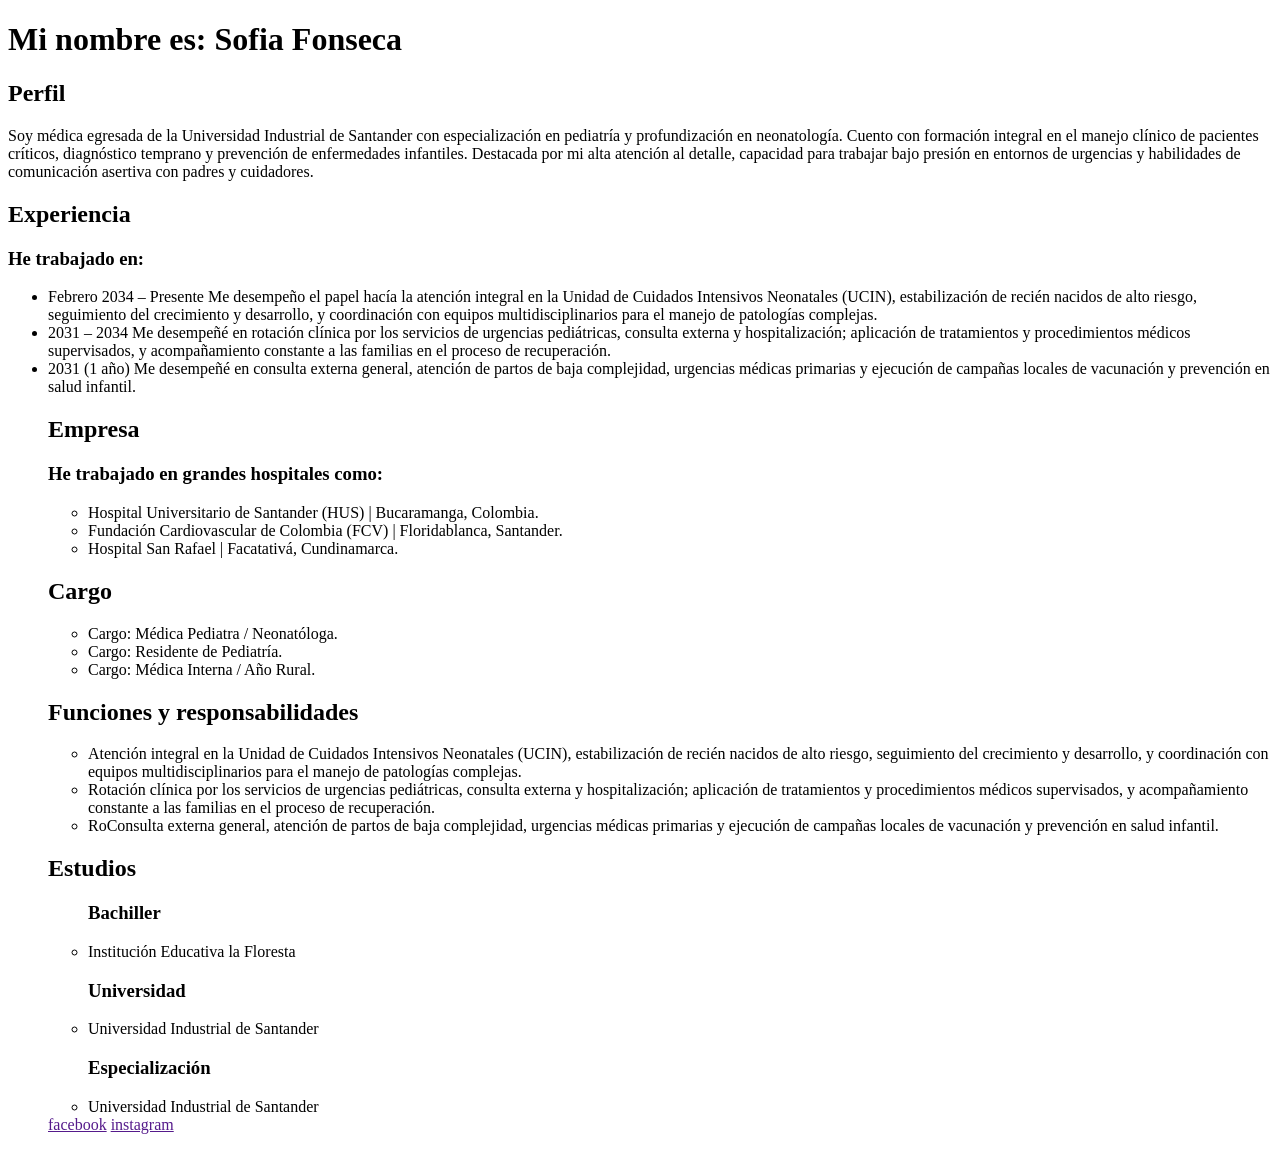
==== index.html @ d1dae2e2 "First commit" ====
<!DOCTYPE html> <!-- Indica que el documento utiliza HTML5 -->

<html> <!-- Etiqueta principal que contiene todo el código HTML -->

<head> <!-- Contiene información de configuración de la página -->

<meta charset="UTF-8"> <!-- Permite utilizar tildes, ñ y otros caracteres especiales -->

<title>MI CURRICULUM</title> <!-- Define el título que aparece en la pestaña del navegador -->

<link href="./style.css" rel="stylesheet" type="text/css" /><!-- Sirve para enlazar archivos externos, normalmente hojas de estilos CSS -->

<script></script> <!-- Permite incluir o enlazar código JavaScript -->

</head> <!-- Cierra la sección de configuración -->

<body> <!-- Contiene todo el contenido visible de la página -->

<div> <!-- Crea un contenedor para agrupar diferentes elementos -->

<header> <!-- Representa la parte superior o encabezado de la página -->

<h1>Mi nombre es: Sofia Fonseca</h1> <!-- h1 es el título principal de la página -->

</header> <!-- Cierra el encabezado -->

<section> <!-- Crea una sección independiente del contenido -->

<h2>Perfil</h2> <!-- h2 es un subtítulo de segundo nivel -->

<p> <!-- Indica el inicio de un párrafo -->

Soy médica egresada de la Universidad Industrial de Santander con especialización en pediatría y profundización en neonatología.
Cuento con formación integral en el manejo clínico de pacientes críticos, diagnóstico temprano y prevención de enfermedades infantiles. 
Destacada por mi alta atención al detalle, capacidad para trabajar bajo presión en entornos de urgencias y habilidades de comunicación 
asertiva con padres y cuidadores.

</p> <!-- Cierra el párrafo -->

</section> <!-- Cierra la sección de Perfil -->

<section> <!-- Inicia una nueva sección -->

<h2>Experiencia</h2> <!-- Título de la sección de experiencia -->

<h3>He trabajado en: </h3> <!-- h3 es un título de tercer nivel, más pequeño que h1, h2, etc. -->

<ul> <!-- Crea una lista sin orden, normalmente aparece con viñetas -->

<li>Febrero 2034 – Presente
Me desempeño el papel hacía la atención integral en la Unidad de Cuidados Intensivos Neonatales (UCIN), 
estabilización de recién nacidos de alto riesgo, seguimiento del crecimiento y desarrollo, y coordinación con equipos multidisciplinarios
para el manejo de patologías complejas.</li> <!-- li representa un elemento de la lista -->

<li>2031 – 2034
Me desempeñé en rotación clínica por los servicios de urgencias pediátricas, consulta externa y hospitalización; aplicación de tratamientos 
y procedimientos médicos supervisados, y acompañamiento constante a las familias en el proceso de recuperación.</li> <!-- li representa un elemento de la lista -->

<li>2031 (1 año)
Me desempeñé en consulta externa general, atención de partos de baja complejidad, urgencias médicas primarias y ejecución de campañas 
locales de vacunación y prevención en salud infantil.  <!-- li representa un elemento de la lista -->

<section> <!-- Inicia una nueva sección -->

<h2>Empresa</h2> <!-- Subtítulo que indica el nombre o apartado de la empresa -->

<h3>He trabajado en grandes hospitales como: </h3> <!-- h3 es un título de tercer nivel, más pequeño que h1, h2, etc. -->

<ul> <!-- Crea una lista sin orden, normalmente aparece con viñetas -->

<li>Hospital Universitario de Santander (HUS) | Bucaramanga, Colombia.</li> <!-- li representa un elemento de la lista -->

<li>Fundación Cardiovascular de Colombia (FCV) | Floridablanca, Santander.</li> <!-- Otro elemento de la lista -->

<li>Hospital San Rafael | Facatativá, Cundinamarca.</li> <!-- Otro elemento de la lista -->

</ul> <!-- Cierra la lista -->

</section> <!-- Cierra la sección de Empresa -->

<section> <!-- Inicia una nueva sección -->

<h2>Cargo</h2> <!-- Título de segundo nivel -->

<ul> <!-- Crea una lista sin orden, normalmente aparece con viñetas -->

<li>Cargo: Médica Pediatra / Neonatóloga.</li> <!-- li representa un elemento de la lista -->

<li>Cargo: Residente de Pediatría.</li> <!-- li representa un elemento de la lista -->

<li>Cargo: Médica Interna / Año Rural.</p> </li> <!-- li representa un elemento de la lista -->

</section> <!-- Cierra la sección de Cargo-->

<section> <!-- Inicia la sección de Funciones y responsabilidades -->

<h2>Funciones y responsabilidades</h2> <!-- Título de segundo nivel -->

<ul> <!-- Crea una lista sin orden, normalmente aparece con viñetas -->

<li>Atención integral en la Unidad de Cuidados Intensivos Neonatales (UCIN), estabilización de recién nacidos de alto riesgo, seguimiento del crecimiento y desarrollo,
 y coordinación con equipos multidisciplinarios para el manejo de patologías complejas.</li> <!-- li representa un elemento de la lista -->

<li>Rotación clínica por los servicios de urgencias pediátricas, consulta externa y hospitalización; aplicación de tratamientos y procedimientos médicos supervisados,
 y acompañamiento constante a las familias en el proceso de recuperación.</li> <!-- li representa un elemento de la lista -->

<li>RoConsulta externa general, atención de partos de baja complejidad, urgencias médicas primarias y ejecución de campañas locales de vacunación y prevención en salud 
infantil.</li> <!-- li representa un elemento de la lista -->

</section> <!-- Cierra la sección de Funciones y responsabilidades -->

<section> <!-- Inicia la sección de Estudios -->

<h2>Estudios</h2> <!-- Título de segundo nivel para la sección de estudios -->

<ul> <!-- Inicia una lista sin orden -->

<h3>Bachiller</h3> <!-- Subtítulo de tercer nivel -->

<li>Institución Educativa la Floresta</li> <!-- Elemento de la lista con el nombre de la institución -->

<h3>Universidad</h3> <!-- Subtítulo de tercer nivel -->

<li>Universidad Industrial de Santander</li> <!-- Elemento de la lista con el nombre de la universidad -->

<h3>Especialización</h3> <!-- Subtítulo de tercer nivel -->

<li>Universidad Industrial de Santander</li> <!-- Elemento de la lista con el nombre de la universidad -->

</ul> <!-- Cierra la lista -->

<footer> <!-- Representa el pie de página -->

<a href="">facebook</a> <!-- a crea un enlace; href indica la dirección a la que llevará -->

<a href="">instagram</a> <!-- Otro enlace hacia Instagram -->

</footer> <!-- Cierra el pie de página -->

</div> <!-- Cierra el contenedor div -->

</body> <!-- Cierra el contenido visible de la página -->

</html> <!-- Cierra el documento HTML -->
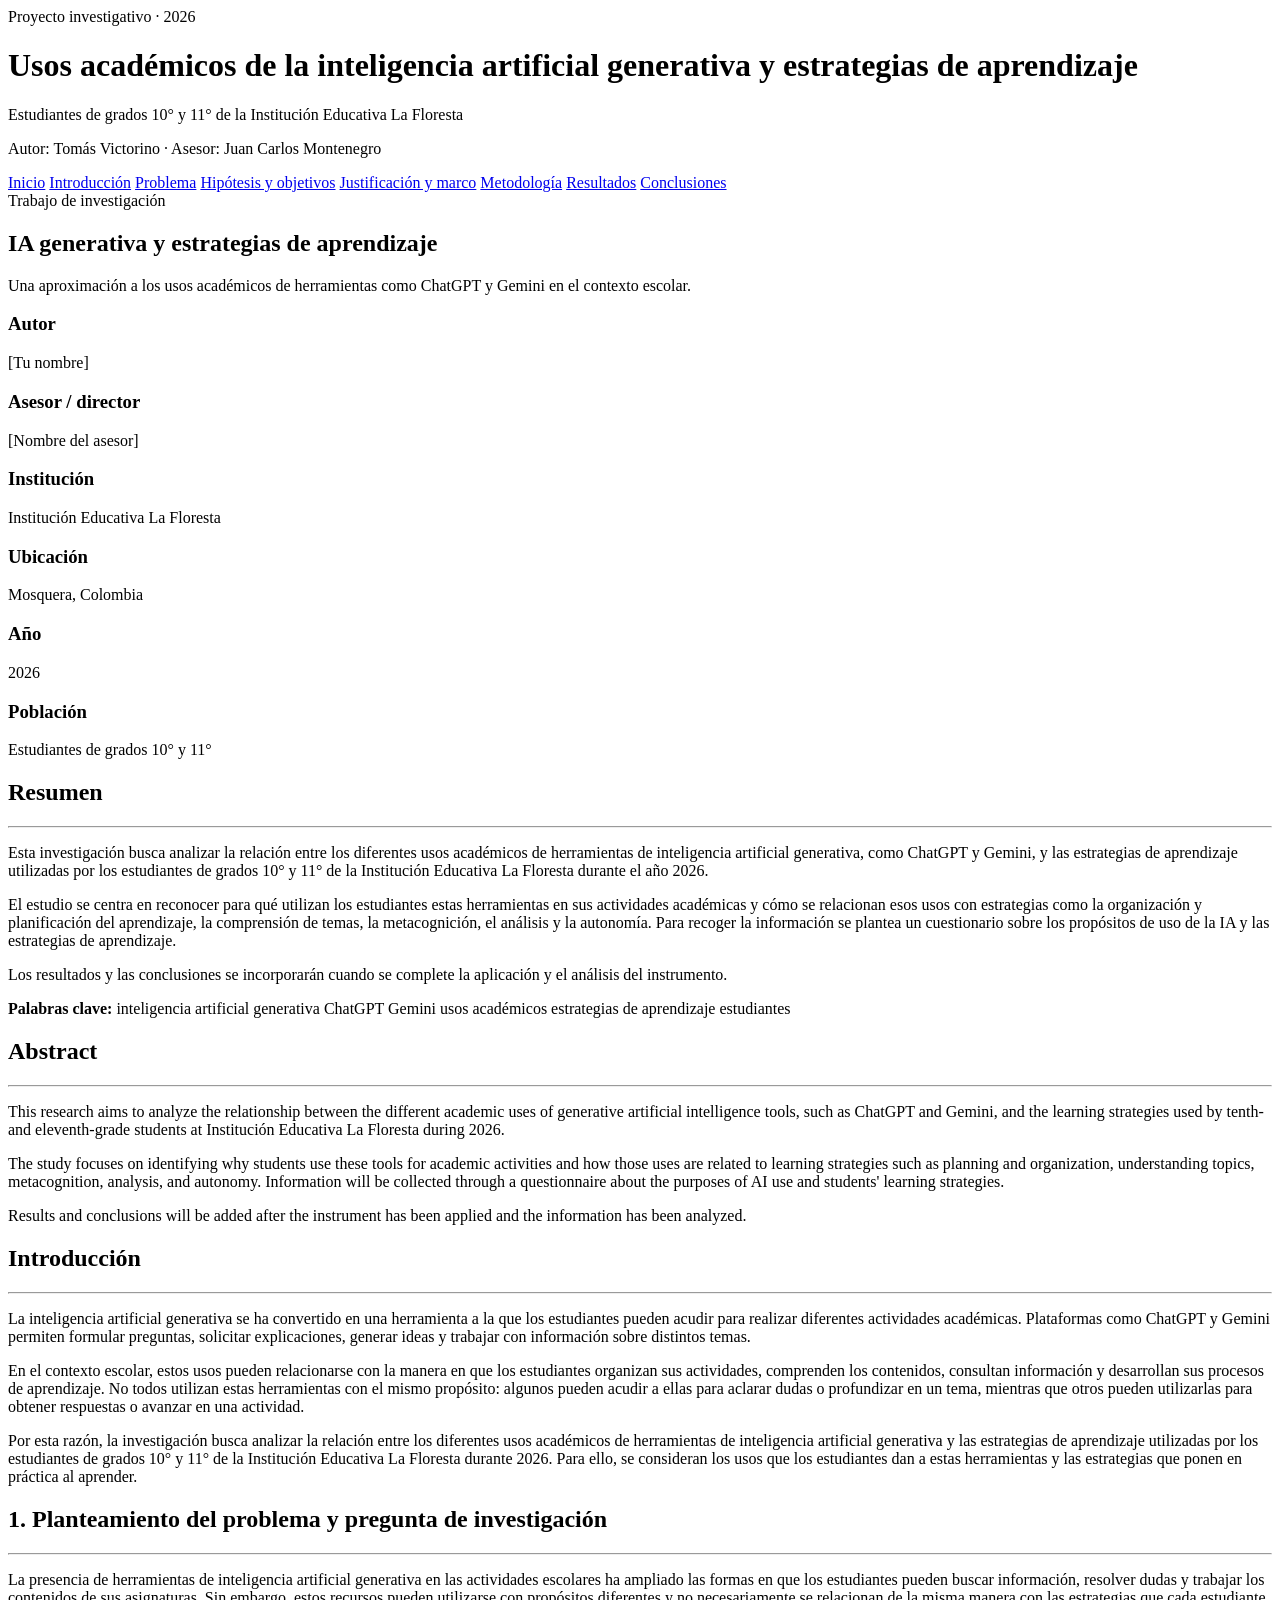
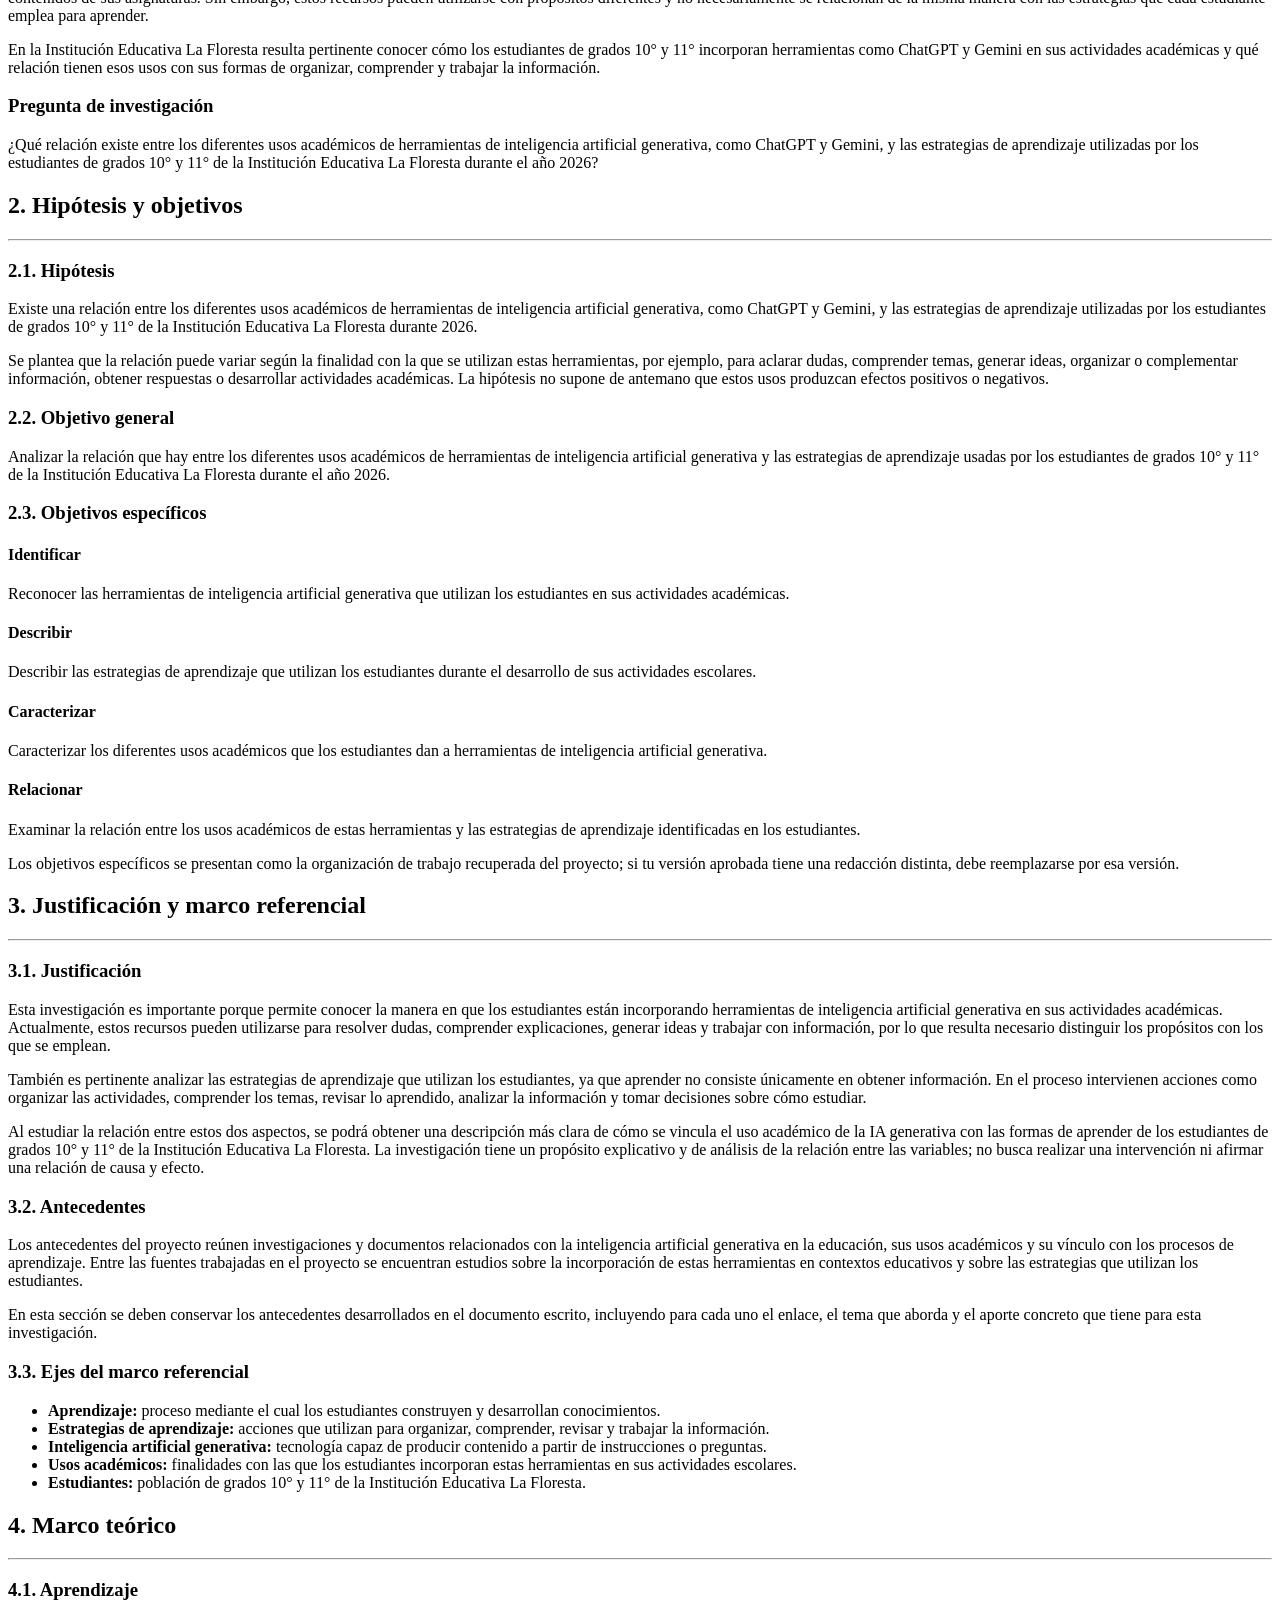
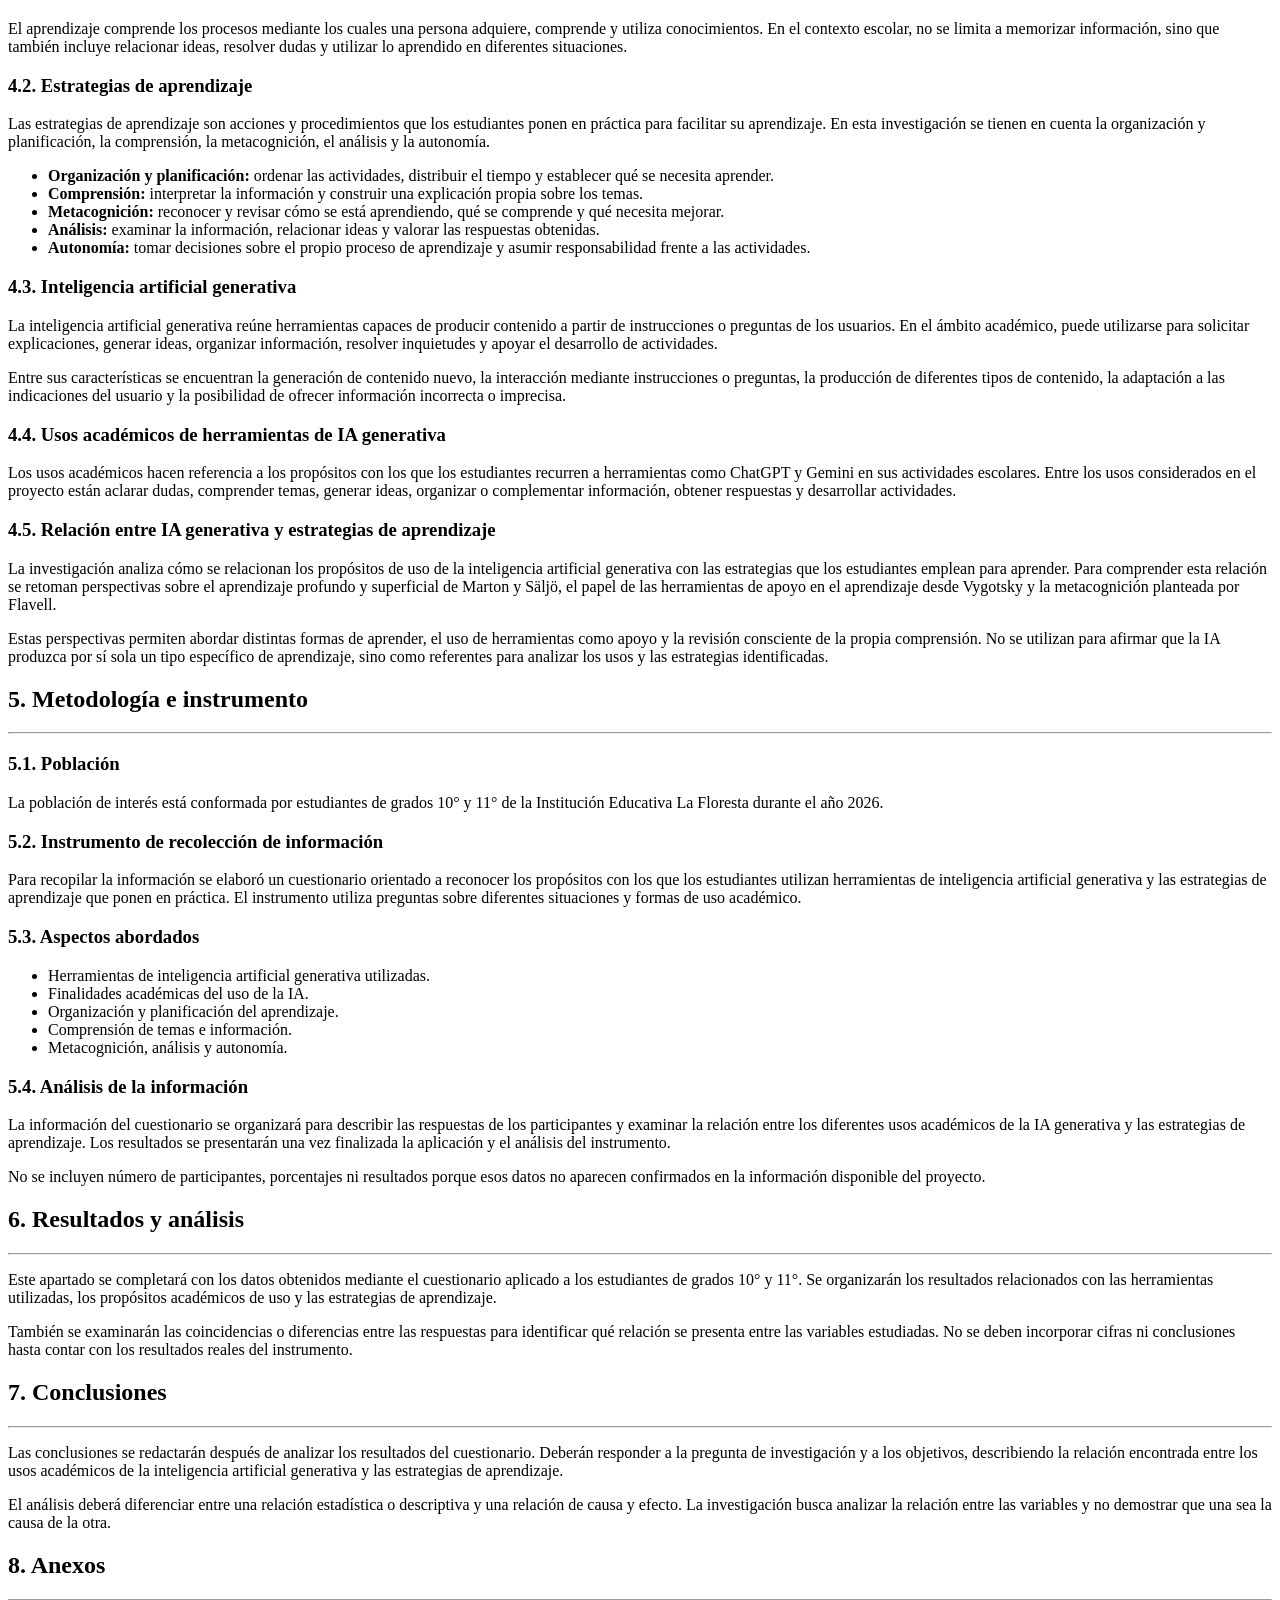
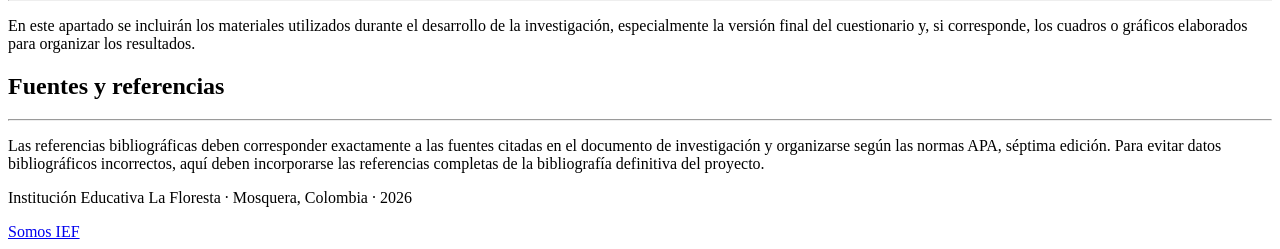
==== commit 2225eaaf: "Rename tesis.html to index.html" ====
--- a/index.html
+++ b/index.html
@@ -1,144 +1,399 @@
-<!DOCTYPE html> <!-- Indica que el documento utiliza HTML5 -->
-
-<html> <!-- Etiqueta principal que contiene todo el código HTML -->
-
-<head> <!-- Contiene información de configuración de la página -->
-
-<meta charset="UTF-8"> <!-- Permite utilizar tildes, ñ y otros caracteres especiales -->
-
-<title>MI CURRICULUM</title> <!-- Define el título que aparece en la pestaña del navegador -->
-
-<link href="./style.css" rel="stylesheet" type="text/css" /><!-- Sirve para enlazar archivos externos, normalmente hojas de estilos CSS -->
-
-<script></script> <!-- Permite incluir o enlazar código JavaScript -->
-
-</head> <!-- Cierra la sección de configuración -->
-
-<body> <!-- Contiene todo el contenido visible de la página -->
-
-<div> <!-- Crea un contenedor para agrupar diferentes elementos -->
-
-<header> <!-- Representa la parte superior o encabezado de la página -->
-
-<h1>Mi nombre es: Sofia Fonseca</h1> <!-- h1 es el título principal de la página -->
-
-</header> <!-- Cierra el encabezado -->
-
-<section> <!-- Crea una sección independiente del contenido -->
-
-<h2>Perfil</h2> <!-- h2 es un subtítulo de segundo nivel -->
-
-<p> <!-- Indica el inicio de un párrafo -->
-
-Soy médica egresada de la Universidad Industrial de Santander con especialización en pediatría y profundización en neonatología.
-Cuento con formación integral en el manejo clínico de pacientes críticos, diagnóstico temprano y prevención de enfermedades infantiles. 
-Destacada por mi alta atención al detalle, capacidad para trabajar bajo presión en entornos de urgencias y habilidades de comunicación 
-asertiva con padres y cuidadores.
-
-</p> <!-- Cierra el párrafo -->
-
-</section> <!-- Cierra la sección de Perfil -->
-
-<section> <!-- Inicia una nueva sección -->
-
-<h2>Experiencia</h2> <!-- Título de la sección de experiencia -->
-
-<h3>He trabajado en: </h3> <!-- h3 es un título de tercer nivel, más pequeño que h1, h2, etc. -->
-
-<ul> <!-- Crea una lista sin orden, normalmente aparece con viñetas -->
-
-<li>Febrero 2034 – Presente
-Me desempeño el papel hacía la atención integral en la Unidad de Cuidados Intensivos Neonatales (UCIN), 
-estabilización de recién nacidos de alto riesgo, seguimiento del crecimiento y desarrollo, y coordinación con equipos multidisciplinarios
-para el manejo de patologías complejas.</li> <!-- li representa un elemento de la lista -->
-
-<li>2031 – 2034
-Me desempeñé en rotación clínica por los servicios de urgencias pediátricas, consulta externa y hospitalización; aplicación de tratamientos 
-y procedimientos médicos supervisados, y acompañamiento constante a las familias en el proceso de recuperación.</li> <!-- li representa un elemento de la lista -->
-
-<li>2031 (1 año)
-Me desempeñé en consulta externa general, atención de partos de baja complejidad, urgencias médicas primarias y ejecución de campañas 
-locales de vacunación y prevención en salud infantil.  <!-- li representa un elemento de la lista -->
-
-<section> <!-- Inicia una nueva sección -->
-
-<h2>Empresa</h2> <!-- Subtítulo que indica el nombre o apartado de la empresa -->
-
-<h3>He trabajado en grandes hospitales como: </h3> <!-- h3 es un título de tercer nivel, más pequeño que h1, h2, etc. -->
-
-<ul> <!-- Crea una lista sin orden, normalmente aparece con viñetas -->
-
-<li>Hospital Universitario de Santander (HUS) | Bucaramanga, Colombia.</li> <!-- li representa un elemento de la lista -->
-
-<li>Fundación Cardiovascular de Colombia (FCV) | Floridablanca, Santander.</li> <!-- Otro elemento de la lista -->
-
-<li>Hospital San Rafael | Facatativá, Cundinamarca.</li> <!-- Otro elemento de la lista -->
-
-</ul> <!-- Cierra la lista -->
-
-</section> <!-- Cierra la sección de Empresa -->
-
-<section> <!-- Inicia una nueva sección -->
-
-<h2>Cargo</h2> <!-- Título de segundo nivel -->
-
-<ul> <!-- Crea una lista sin orden, normalmente aparece con viñetas -->
-
-<li>Cargo: Médica Pediatra / Neonatóloga.</li> <!-- li representa un elemento de la lista -->
-
-<li>Cargo: Residente de Pediatría.</li> <!-- li representa un elemento de la lista -->
-
-<li>Cargo: Médica Interna / Año Rural.</p> </li> <!-- li representa un elemento de la lista -->
-
-</section> <!-- Cierra la sección de Cargo-->
-
-<section> <!-- Inicia la sección de Funciones y responsabilidades -->
-
-<h2>Funciones y responsabilidades</h2> <!-- Título de segundo nivel -->
-
-<ul> <!-- Crea una lista sin orden, normalmente aparece con viñetas -->
-
-<li>Atención integral en la Unidad de Cuidados Intensivos Neonatales (UCIN), estabilización de recién nacidos de alto riesgo, seguimiento del crecimiento y desarrollo,
- y coordinación con equipos multidisciplinarios para el manejo de patologías complejas.</li> <!-- li representa un elemento de la lista -->
-
-<li>Rotación clínica por los servicios de urgencias pediátricas, consulta externa y hospitalización; aplicación de tratamientos y procedimientos médicos supervisados,
- y acompañamiento constante a las familias en el proceso de recuperación.</li> <!-- li representa un elemento de la lista -->
-
-<li>RoConsulta externa general, atención de partos de baja complejidad, urgencias médicas primarias y ejecución de campañas locales de vacunación y prevención en salud 
-infantil.</li> <!-- li representa un elemento de la lista -->
-
-</section> <!-- Cierra la sección de Funciones y responsabilidades -->
-
-<section> <!-- Inicia la sección de Estudios -->
-
-<h2>Estudios</h2> <!-- Título de segundo nivel para la sección de estudios -->
-
-<ul> <!-- Inicia una lista sin orden -->
-
-<h3>Bachiller</h3> <!-- Subtítulo de tercer nivel -->
-
-<li>Institución Educativa la Floresta</li> <!-- Elemento de la lista con el nombre de la institución -->
-
-<h3>Universidad</h3> <!-- Subtítulo de tercer nivel -->
-
-<li>Universidad Industrial de Santander</li> <!-- Elemento de la lista con el nombre de la universidad -->
-
-<h3>Especialización</h3> <!-- Subtítulo de tercer nivel -->
-
-<li>Universidad Industrial de Santander</li> <!-- Elemento de la lista con el nombre de la universidad -->
-
-</ul> <!-- Cierra la lista -->
-
-<footer> <!-- Representa el pie de página -->
-
-<a href="">facebook</a> <!-- a crea un enlace; href indica la dirección a la que llevará -->
-
-<a href="">instagram</a> <!-- Otro enlace hacia Instagram -->
-
-</footer> <!-- Cierra el pie de página -->
-
-</div> <!-- Cierra el contenedor div -->
-
-</body> <!-- Cierra el contenido visible de la página -->
-
-</html> <!-- Cierra el documento HTML -->
+
+<!DOCTYPE html>
+<html lang="es">
+<head>
+  <meta charset="UTF-8">
+  <meta name="viewport" content="width=device-width, initial-scale=1.0">
+  <meta name="description" content="Investigación sobre la relación entre los usos académicos de la inteligencia artificial generativa y las estrategias de aprendizaje de estudiantes de grados 10° y 11° de la Institución Educativa La Floresta durante 2026.">
+  <title>Investigación | IA generativa y estrategias de aprendizaje</title>
+  <link href="css/tesis.css" rel="stylesheet" type="text/css">
+</head>
+<body>
+
+  <header class="site-header">
+    <div class="container">
+      <span class="badge">Proyecto investigativo · 2026</span>
+      <h1>Usos académicos de la inteligencia artificial generativa y estrategias de aprendizaje</h1>
+      <p class="subtitle">
+        Estudiantes de grados 10° y 11° de la Institución Educativa La Floresta
+      </p>
+      <p class="author-line">
+        Autor: Tomás Victorino · Asesor: Juan Carlos Montenegro
+      </p>
+    </div>
+  </header>
+
+  <nav class="main-nav" aria-label="Navegación principal">
+    <div class="container">
+      <a href="#portada">Inicio</a>
+      <a href="#introduccion">Introducción</a>
+      <a href="#problema">Problema</a>
+      <a href="#hipotesis-objetivos">Hipótesis y objetivos</a>
+      <a href="#justificacion-marco">Justificación y marco</a>
+      <a href="#metodologia">Metodología</a>
+      <a href="#resultados">Resultados</a>
+      <a href="#conclusiones">Conclusiones</a>
+    </div>
+  </nav>
+
+  <main class="main-content container">
+
+    <section id="portada" class="content-card active-card">
+      <div class="card-header">
+        <span class="badge">Trabajo de investigación</span>
+        <h2>IA generativa y estrategias de aprendizaje</h2>
+        <p>
+          Una aproximación a los usos académicos de herramientas como ChatGPT y Gemini en el contexto escolar.
+        </p>
+      </div>
+
+      <div class="card-body">
+        <div class="info-grid">
+          <div class="info-box">
+            <h3>Autor</h3>
+            <p>[Tu nombre]</p>
+          </div>
+          <div class="info-box">
+            <h3>Asesor / director</h3>
+            <p>[Nombre del asesor]</p>
+          </div>
+          <div class="info-box">
+            <h3>Institución</h3>
+            <p>Institución Educativa La Floresta</p>
+          </div>
+          <div class="info-box">
+            <h3>Ubicación</h3>
+            <p>Mosquera, Colombia</p>
+          </div>
+          <div class="info-box">
+            <h3>Año</h3>
+            <p>2026</p>
+          </div>
+          <div class="info-box">
+            <h3>Población</h3>
+            <p>Estudiantes de grados 10° y 11°</p>
+          </div>
+        </div>
+      </div>
+    </section>
+
+    <section id="resumen" class="content-card">
+      <h2>Resumen</h2>
+      <hr class="divider">
+
+      <p>
+        Esta investigación busca analizar la relación entre los diferentes usos académicos de herramientas de inteligencia artificial generativa, como ChatGPT y Gemini, y las estrategias de aprendizaje utilizadas por los estudiantes de grados 10° y 11° de la Institución Educativa La Floresta durante el año 2026.
+      </p>
+
+      <p>
+        El estudio se centra en reconocer para qué utilizan los estudiantes estas herramientas en sus actividades académicas y cómo se relacionan esos usos con estrategias como la organización y planificación del aprendizaje, la comprensión de temas, la metacognición, el análisis y la autonomía. Para recoger la información se plantea un cuestionario sobre los propósitos de uso de la IA y las estrategias de aprendizaje.
+      </p>
+
+      <p>
+        Los resultados y las conclusiones se incorporarán cuando se complete la aplicación y el análisis del instrumento.
+      </p>
+
+      <div class="keywords">
+        <strong>Palabras clave:</strong>
+        <span>inteligencia artificial generativa</span>
+        <span>ChatGPT</span>
+        <span>Gemini</span>
+        <span>usos académicos</span>
+        <span>estrategias de aprendizaje</span>
+        <span>estudiantes</span>
+      </div>
+    </section>
+
+    <section id="abstract" class="content-card">
+      <h2>Abstract</h2>
+      <hr class="divider">
+
+      <p>
+        This research aims to analyze the relationship between the different academic uses of generative artificial intelligence tools, such as ChatGPT and Gemini, and the learning strategies used by tenth- and eleventh-grade students at Institución Educativa La Floresta during 2026.
+      </p>
+
+      <p>
+        The study focuses on identifying why students use these tools for academic activities and how those uses are related to learning strategies such as planning and organization, understanding topics, metacognition, analysis, and autonomy. Information will be collected through a questionnaire about the purposes of AI use and students' learning strategies.
+      </p>
+
+      <p>
+        Results and conclusions will be added after the instrument has been applied and the information has been analyzed.
+      </p>
+    </section>
+
+    <section id="introduccion" class="content-card">
+      <h2>Introducción</h2>
+      <hr class="divider">
+
+      <p>
+        La inteligencia artificial generativa se ha convertido en una herramienta a la que los estudiantes pueden acudir para realizar diferentes actividades académicas. Plataformas como ChatGPT y Gemini permiten formular preguntas, solicitar explicaciones, generar ideas y trabajar con información sobre distintos temas.
+      </p>
+
+      <p>
+        En el contexto escolar, estos usos pueden relacionarse con la manera en que los estudiantes organizan sus actividades, comprenden los contenidos, consultan información y desarrollan sus procesos de aprendizaje. No todos utilizan estas herramientas con el mismo propósito: algunos pueden acudir a ellas para aclarar dudas o profundizar en un tema, mientras que otros pueden utilizarlas para obtener respuestas o avanzar en una actividad.
+      </p>
+
+      <p>
+        Por esta razón, la investigación busca analizar la relación entre los diferentes usos académicos de herramientas de inteligencia artificial generativa y las estrategias de aprendizaje utilizadas por los estudiantes de grados 10° y 11° de la Institución Educativa La Floresta durante 2026. Para ello, se consideran los usos que los estudiantes dan a estas herramientas y las estrategias que ponen en práctica al aprender.
+      </p>
+    </section>
+
+    <section id="problema" class="content-card">
+      <h2>1. Planteamiento del problema y pregunta de investigación</h2>
+      <hr class="divider">
+
+      <p>
+        La presencia de herramientas de inteligencia artificial generativa en las actividades escolares ha ampliado las formas en que los estudiantes pueden buscar información, resolver dudas y trabajar los contenidos de sus asignaturas. Sin embargo, estos recursos pueden utilizarse con propósitos diferentes y no necesariamente se relacionan de la misma manera con las estrategias que cada estudiante emplea para aprender.
+      </p>
+
+      <p>
+        En la Institución Educativa La Floresta resulta pertinente conocer cómo los estudiantes de grados 10° y 11° incorporan herramientas como ChatGPT y Gemini en sus actividades académicas y qué relación tienen esos usos con sus formas de organizar, comprender y trabajar la información.
+      </p>
+
+      <div class="highlight-box">
+        <h3>Pregunta de investigación</h3>
+        <p>
+          ¿Qué relación existe entre los diferentes usos académicos de herramientas de inteligencia artificial generativa, como ChatGPT y Gemini, y las estrategias de aprendizaje utilizadas por los estudiantes de grados 10° y 11° de la Institución Educativa La Floresta durante el año 2026?
+        </p>
+      </div>
+    </section>
+
+    <section id="hipotesis-objetivos" class="content-card">
+      <h2>2. Hipótesis y objetivos</h2>
+      <hr class="divider">
+
+      <h3>2.1. Hipótesis</h3>
+
+      <p>
+        Existe una relación entre los diferentes usos académicos de herramientas de inteligencia artificial generativa, como ChatGPT y Gemini, y las estrategias de aprendizaje utilizadas por los estudiantes de grados 10° y 11° de la Institución Educativa La Floresta durante 2026.
+      </p>
+
+      <p>
+        Se plantea que la relación puede variar según la finalidad con la que se utilizan estas herramientas, por ejemplo, para aclarar dudas, comprender temas, generar ideas, organizar o complementar información, obtener respuestas o desarrollar actividades académicas. La hipótesis no supone de antemano que estos usos produzcan efectos positivos o negativos.
+      </p>
+
+      <h3>2.2. Objetivo general</h3>
+
+      <p>
+        Analizar la relación que hay entre los diferentes usos académicos de herramientas de inteligencia artificial generativa y las estrategias de aprendizaje usadas por los estudiantes de grados 10° y 11° de la Institución Educativa La Floresta durante el año 2026.
+      </p>
+
+      <h3>2.3. Objetivos específicos</h3>
+
+      <div class="objective">
+        <h4>Identificar</h4>
+        <p>
+          Reconocer las herramientas de inteligencia artificial generativa que utilizan los estudiantes en sus actividades académicas.
+        </p>
+      </div>
+
+      <div class="objective">
+        <h4>Describir</h4>
+        <p>
+          Describir las estrategias de aprendizaje que utilizan los estudiantes durante el desarrollo de sus actividades escolares.
+        </p>
+      </div>
+
+      <div class="objective">
+        <h4>Caracterizar</h4>
+        <p>
+          Caracterizar los diferentes usos académicos que los estudiantes dan a herramientas de inteligencia artificial generativa.
+        </p>
+      </div>
+
+      <div class="objective">
+        <h4>Relacionar</h4>
+        <p>
+          Examinar la relación entre los usos académicos de estas herramientas y las estrategias de aprendizaje identificadas en los estudiantes.
+        </p>
+      </div>
+
+      <p class="note">
+        Los objetivos específicos se presentan como la organización de trabajo recuperada del proyecto; si tu versión aprobada tiene una redacción distinta, debe reemplazarse por esa versión.
+      </p>
+    </section>
+
+    <section id="justificacion-marco" class="content-card">
+      <h2>3. Justificación y marco referencial</h2>
+      <hr class="divider">
+
+      <h3>3.1. Justificación</h3>
+
+      <p>
+        Esta investigación es importante porque permite conocer la manera en que los estudiantes están incorporando herramientas de inteligencia artificial generativa en sus actividades académicas. Actualmente, estos recursos pueden utilizarse para resolver dudas, comprender explicaciones, generar ideas y trabajar con información, por lo que resulta necesario distinguir los propósitos con los que se emplean.
+      </p>
+
+      <p>
+        También es pertinente analizar las estrategias de aprendizaje que utilizan los estudiantes, ya que aprender no consiste únicamente en obtener información. En el proceso intervienen acciones como organizar las actividades, comprender los temas, revisar lo aprendido, analizar la información y tomar decisiones sobre cómo estudiar.
+      </p>
+
+      <p>
+        Al estudiar la relación entre estos dos aspectos, se podrá obtener una descripción más clara de cómo se vincula el uso académico de la IA generativa con las formas de aprender de los estudiantes de grados 10° y 11° de la Institución Educativa La Floresta. La investigación tiene un propósito explicativo y de análisis de la relación entre las variables; no busca realizar una intervención ni afirmar una relación de causa y efecto.
+      </p>
+
+      <h3>3.2. Antecedentes</h3>
+
+      <p>
+        Los antecedentes del proyecto reúnen investigaciones y documentos relacionados con la inteligencia artificial generativa en la educación, sus usos académicos y su vínculo con los procesos de aprendizaje. Entre las fuentes trabajadas en el proyecto se encuentran estudios sobre la incorporación de estas herramientas en contextos educativos y sobre las estrategias que utilizan los estudiantes.
+      </p>
+
+      <p>
+        En esta sección se deben conservar los antecedentes desarrollados en el documento escrito, incluyendo para cada uno el enlace, el tema que aborda y el aporte concreto que tiene para esta investigación.
+      </p>
+
+      <h3>3.3. Ejes del marco referencial</h3>
+
+      <ul>
+        <li><strong>Aprendizaje:</strong> proceso mediante el cual los estudiantes construyen y desarrollan conocimientos.</li>
+        <li><strong>Estrategias de aprendizaje:</strong> acciones que utilizan para organizar, comprender, revisar y trabajar la información.</li>
+        <li><strong>Inteligencia artificial generativa:</strong> tecnología capaz de producir contenido a partir de instrucciones o preguntas.</li>
+        <li><strong>Usos académicos:</strong> finalidades con las que los estudiantes incorporan estas herramientas en sus actividades escolares.</li>
+        <li><strong>Estudiantes:</strong> población de grados 10° y 11° de la Institución Educativa La Floresta.</li>
+      </ul>
+    </section>
+
+    <section id="marco-teorico" class="content-card">
+      <h2>4. Marco teórico</h2>
+      <hr class="divider">
+
+      <h3>4.1. Aprendizaje</h3>
+
+      <p>
+        El aprendizaje comprende los procesos mediante los cuales una persona adquiere, comprende y utiliza conocimientos. En el contexto escolar, no se limita a memorizar información, sino que también incluye relacionar ideas, resolver dudas y utilizar lo aprendido en diferentes situaciones.
+      </p>
+
+      <h3>4.2. Estrategias de aprendizaje</h3>
+
+      <p>
+        Las estrategias de aprendizaje son acciones y procedimientos que los estudiantes ponen en práctica para facilitar su aprendizaje. En esta investigación se tienen en cuenta la organización y planificación, la comprensión, la metacognición, el análisis y la autonomía.
+      </p>
+
+      <ul>
+        <li><strong>Organización y planificación:</strong> ordenar las actividades, distribuir el tiempo y establecer qué se necesita aprender.</li>
+        <li><strong>Comprensión:</strong> interpretar la información y construir una explicación propia sobre los temas.</li>
+        <li><strong>Metacognición:</strong> reconocer y revisar cómo se está aprendiendo, qué se comprende y qué necesita mejorar.</li>
+        <li><strong>Análisis:</strong> examinar la información, relacionar ideas y valorar las respuestas obtenidas.</li>
+        <li><strong>Autonomía:</strong> tomar decisiones sobre el propio proceso de aprendizaje y asumir responsabilidad frente a las actividades.</li>
+      </ul>
+
+      <h3>4.3. Inteligencia artificial generativa</h3>
+
+      <p>
+        La inteligencia artificial generativa reúne herramientas capaces de producir contenido a partir de instrucciones o preguntas de los usuarios. En el ámbito académico, puede utilizarse para solicitar explicaciones, generar ideas, organizar información, resolver inquietudes y apoyar el desarrollo de actividades.
+      </p>
+
+      <p>
+        Entre sus características se encuentran la generación de contenido nuevo, la interacción mediante instrucciones o preguntas, la producción de diferentes tipos de contenido, la adaptación a las indicaciones del usuario y la posibilidad de ofrecer información incorrecta o imprecisa.
+      </p>
+
+      <h3>4.4. Usos académicos de herramientas de IA generativa</h3>
+
+      <p>
+        Los usos académicos hacen referencia a los propósitos con los que los estudiantes recurren a herramientas como ChatGPT y Gemini en sus actividades escolares. Entre los usos considerados en el proyecto están aclarar dudas, comprender temas, generar ideas, organizar o complementar información, obtener respuestas y desarrollar actividades.
+      </p>
+
+      <h3>4.5. Relación entre IA generativa y estrategias de aprendizaje</h3>
+
+      <p>
+        La investigación analiza cómo se relacionan los propósitos de uso de la inteligencia artificial generativa con las estrategias que los estudiantes emplean para aprender. Para comprender esta relación se retoman perspectivas sobre el aprendizaje profundo y superficial de Marton y Säljö, el papel de las herramientas de apoyo en el aprendizaje desde Vygotsky y la metacognición planteada por Flavell.
+      </p>
+
+      <p>
+        Estas perspectivas permiten abordar distintas formas de aprender, el uso de herramientas como apoyo y la revisión consciente de la propia comprensión. No se utilizan para afirmar que la IA produzca por sí sola un tipo específico de aprendizaje, sino como referentes para analizar los usos y las estrategias identificadas.
+      </p>
+    </section>
+
+    <section id="metodologia" class="content-card">
+      <h2>5. Metodología e instrumento</h2>
+      <hr class="divider">
+
+      <h3>5.1. Población</h3>
+
+      <p>
+        La población de interés está conformada por estudiantes de grados 10° y 11° de la Institución Educativa La Floresta durante el año 2026.
+      </p>
+
+      <h3>5.2. Instrumento de recolección de información</h3>
+
+      <p>
+        Para recopilar la información se elaboró un cuestionario orientado a reconocer los propósitos con los que los estudiantes utilizan herramientas de inteligencia artificial generativa y las estrategias de aprendizaje que ponen en práctica. El instrumento utiliza preguntas sobre diferentes situaciones y formas de uso académico.
+      </p>
+
+      <h3>5.3. Aspectos abordados</h3>
+
+      <ul>
+        <li>Herramientas de inteligencia artificial generativa utilizadas.</li>
+        <li>Finalidades académicas del uso de la IA.</li>
+        <li>Organización y planificación del aprendizaje.</li>
+        <li>Comprensión de temas e información.</li>
+        <li>Metacognición, análisis y autonomía.</li>
+      </ul>
+
+      <h3>5.4. Análisis de la información</h3>
+
+      <p>
+        La información del cuestionario se organizará para describir las respuestas de los participantes y examinar la relación entre los diferentes usos académicos de la IA generativa y las estrategias de aprendizaje. Los resultados se presentarán una vez finalizada la aplicación y el análisis del instrumento.
+      </p>
+
+      <p class="note">
+        No se incluyen número de participantes, porcentajes ni resultados porque esos datos no aparecen confirmados en la información disponible del proyecto.
+      </p>
+    </section>
+
+    <section id="resultados" class="content-card">
+      <h2>6. Resultados y análisis</h2>
+      <hr class="divider">
+
+      <p>
+        Este apartado se completará con los datos obtenidos mediante el cuestionario aplicado a los estudiantes de grados 10° y 11°. Se organizarán los resultados relacionados con las herramientas utilizadas, los propósitos académicos de uso y las estrategias de aprendizaje.
+      </p>
+
+      <p>
+        También se examinarán las coincidencias o diferencias entre las respuestas para identificar qué relación se presenta entre las variables estudiadas. No se deben incorporar cifras ni conclusiones hasta contar con los resultados reales del instrumento.
+      </p>
+    </section>
+
+    <section id="conclusiones" class="content-card">
+      <h2>7. Conclusiones</h2>
+      <hr class="divider">
+
+      <p>
+        Las conclusiones se redactarán después de analizar los resultados del cuestionario. Deberán responder a la pregunta de investigación y a los objetivos, describiendo la relación encontrada entre los usos académicos de la inteligencia artificial generativa y las estrategias de aprendizaje.
+      </p>
+
+      <p>
+        El análisis deberá diferenciar entre una relación estadística o descriptiva y una relación de causa y efecto. La investigación busca analizar la relación entre las variables y no demostrar que una sea la causa de la otra.
+      </p>
+    </section>
+
+    <section id="anexos" class="content-card">
+      <h2>8. Anexos</h2>
+      <hr class="divider">
+
+      <p>
+        En este apartado se incluirán los materiales utilizados durante el desarrollo de la investigación, especialmente la versión final del cuestionario y, si corresponde, los cuadros o gráficos elaborados para organizar los resultados.
+      </p>
+    </section>
+
+    <section id="fuentes" class="content-card">
+      <h2>Fuentes y referencias</h2>
+      <hr class="divider">
+
+      <p>
+        Las referencias bibliográficas deben corresponder exactamente a las fuentes citadas en el documento de investigación y organizarse según las normas APA, séptima edición. Para evitar datos bibliográficos incorrectos, aquí deben incorporarse las referencias completas de la bibliografía definitiva del proyecto.
+      </p>
+    </section>
+
+  </main>
+
+  <footer class="site-footer">
+    <p>Institución Educativa La Floresta · Mosquera, Colombia · 2026</p>
+    <a href="https://ieflafloresta.edu.co/cms" target="_blank" rel="noopener">
+      Somos IEF
+    </a>
+  </footer>
+
+</body>
+</html>
+
+
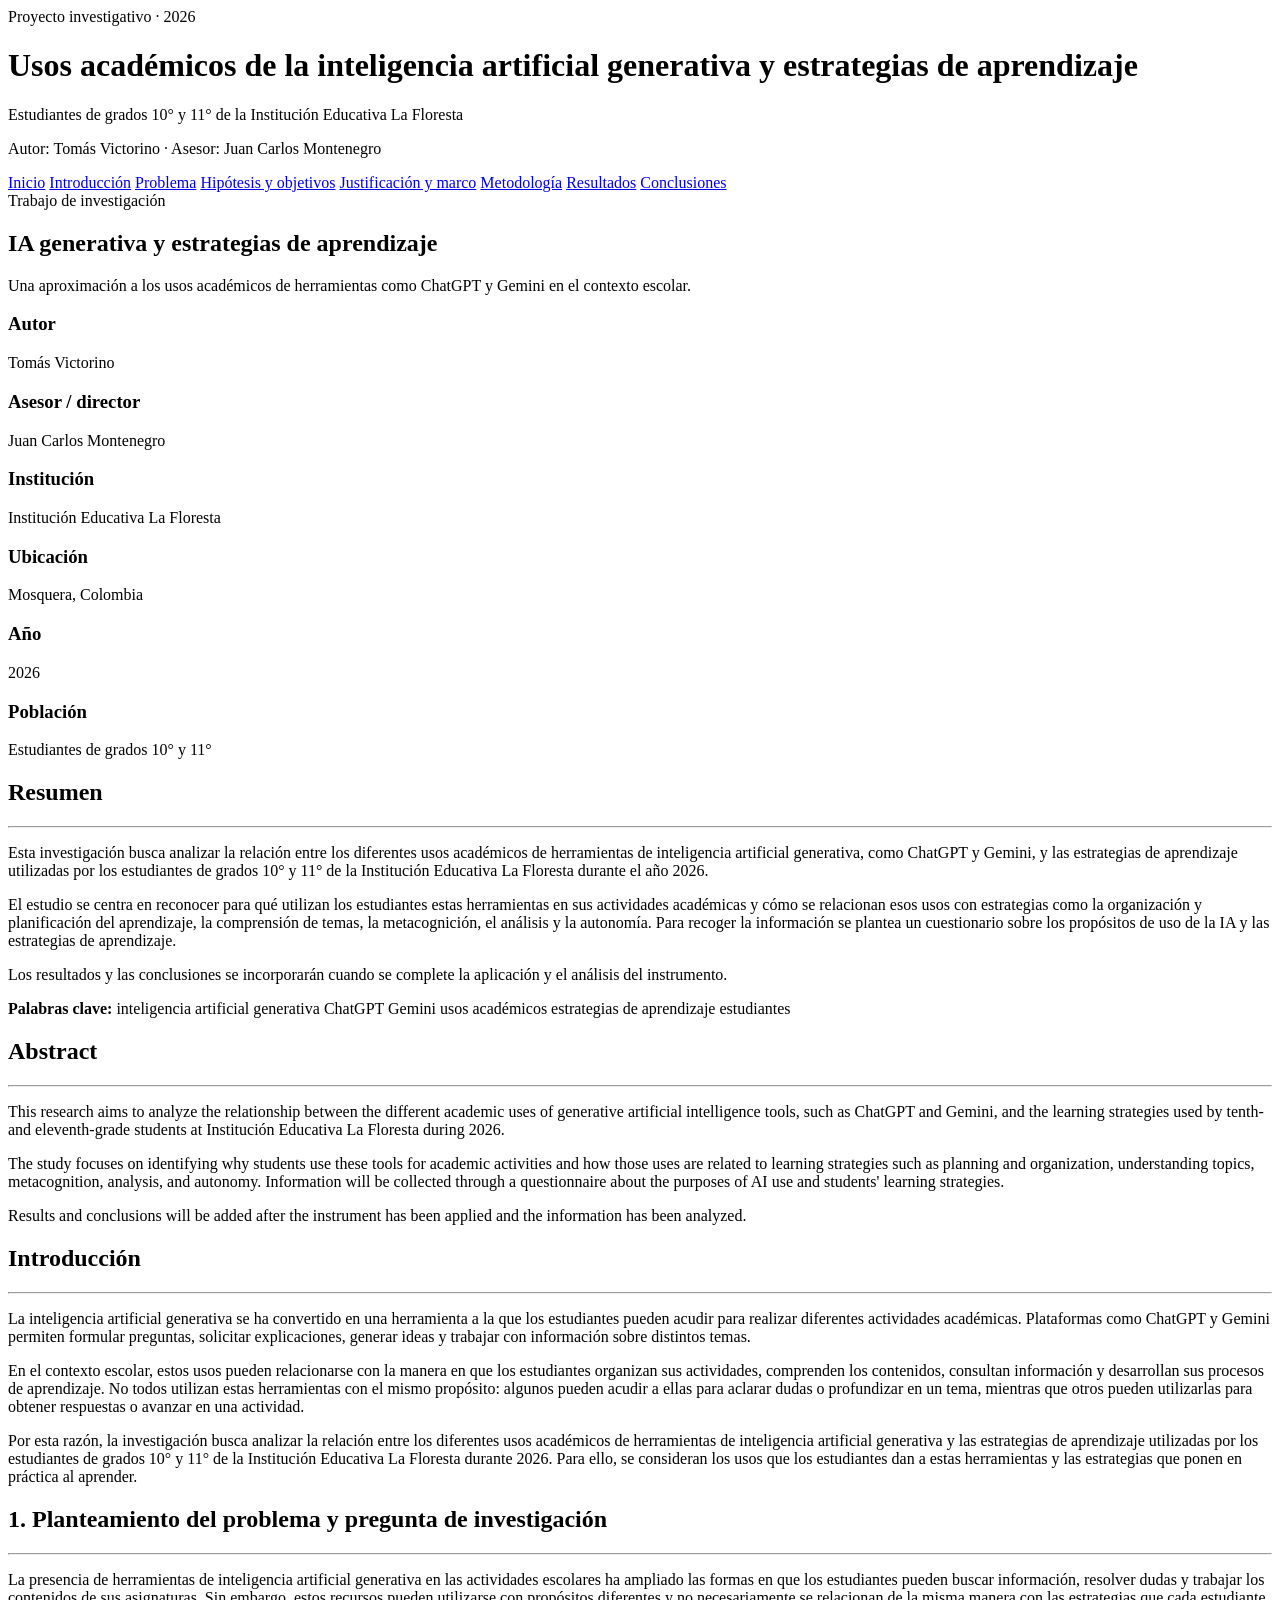
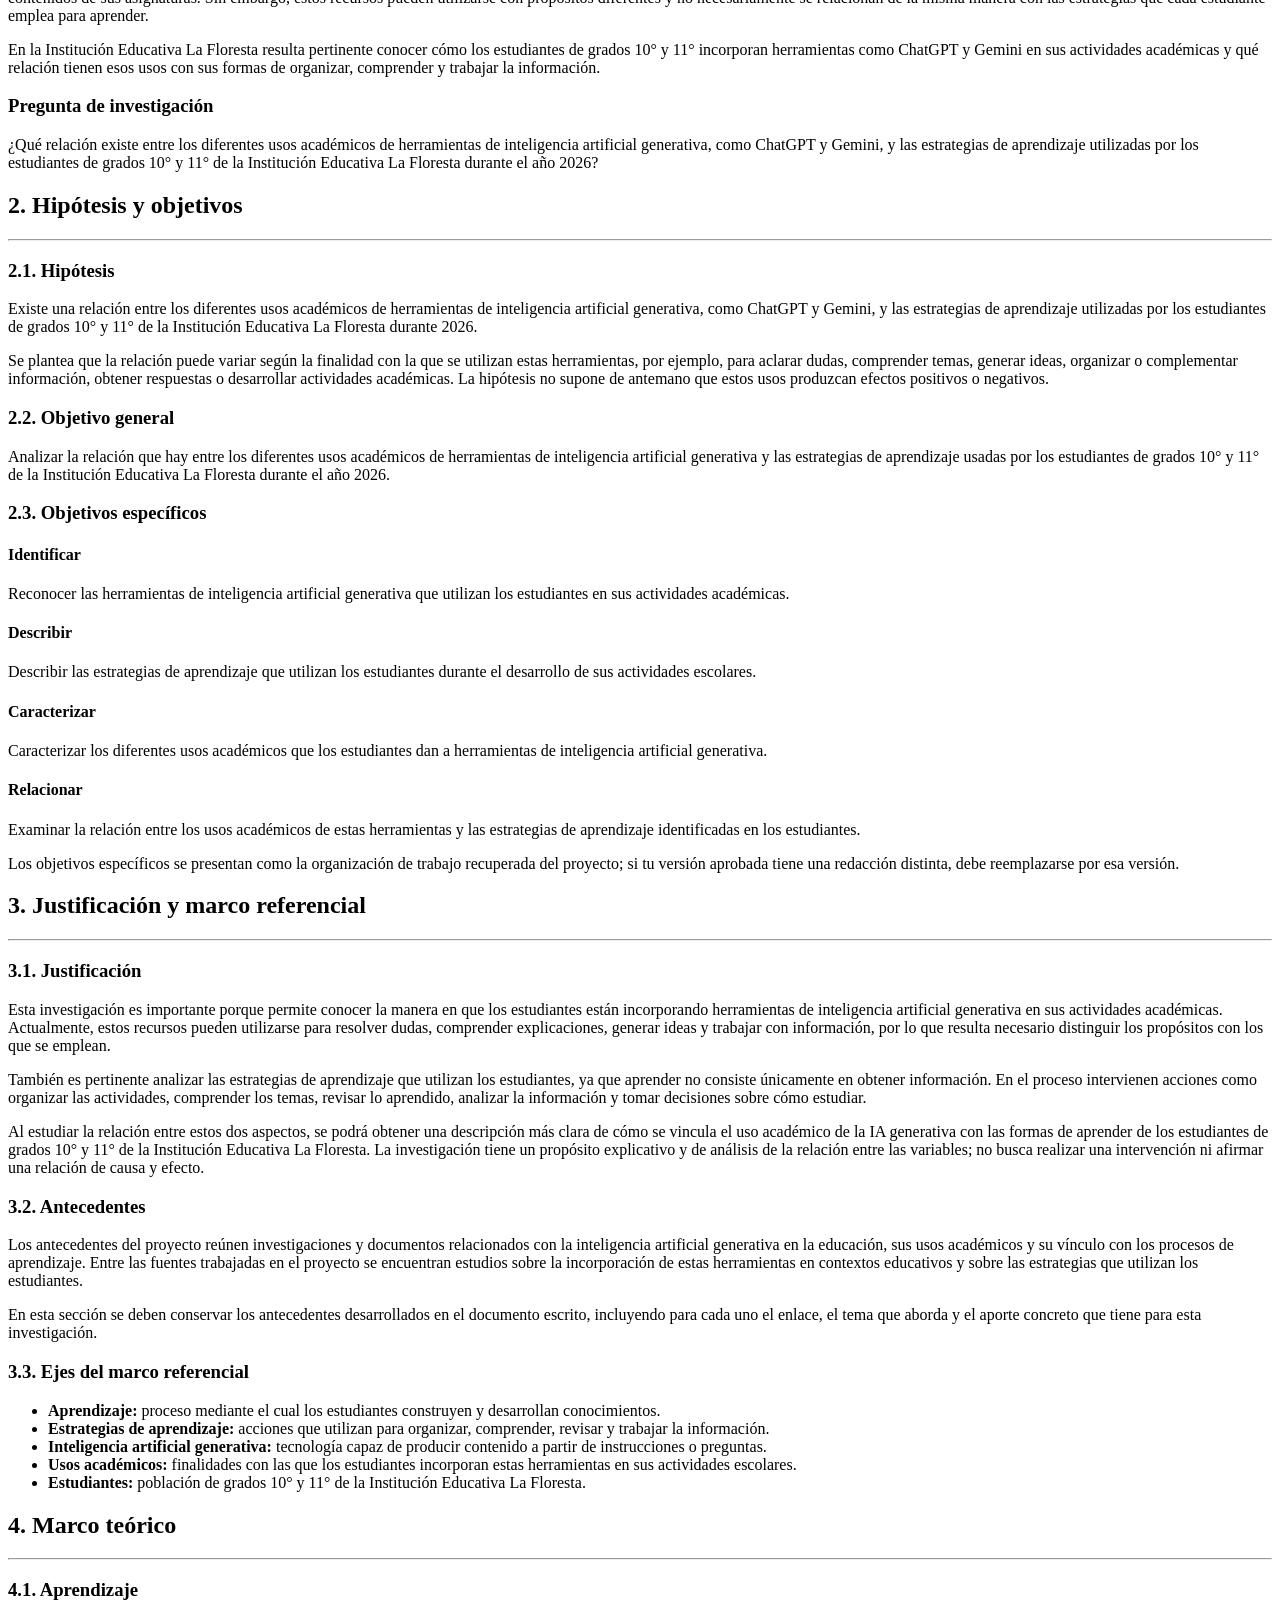
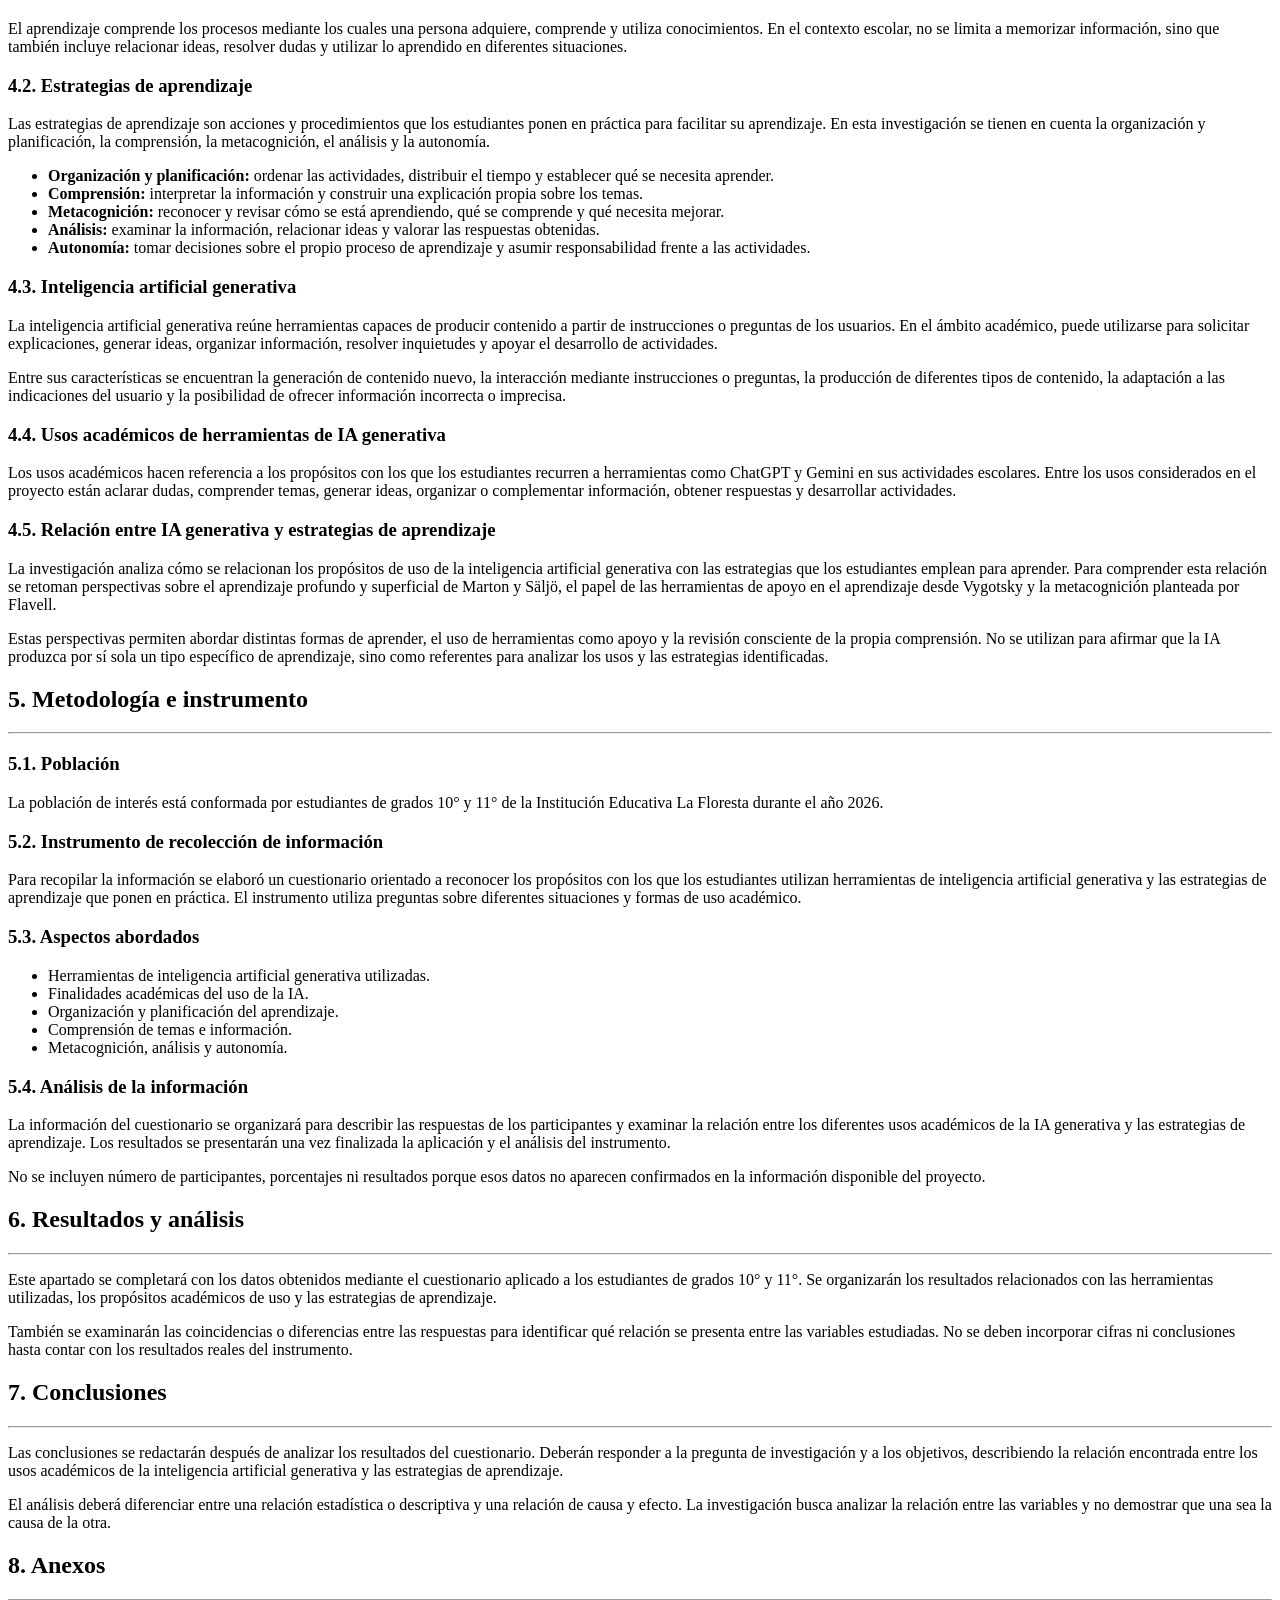
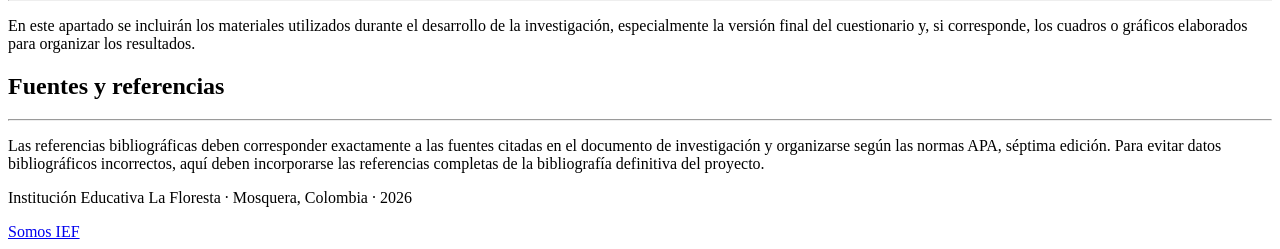
==== commit d987b79e: "Update index.html" ====
--- a/index.html
+++ b/index.html
@@ -51,11 +51,11 @@
         <div class="info-grid">
           <div class="info-box">
             <h3>Autor</h3>
-            <p>[Tu nombre]</p>
+            <p> Tomás Victorino</p>
           </div>
           <div class="info-box">
             <h3>Asesor / director</h3>
-            <p>[Nombre del asesor]</p>
+            <p>Juan Carlos Montenegro </p>
           </div>
           <div class="info-box">
             <h3>Institución</h3>
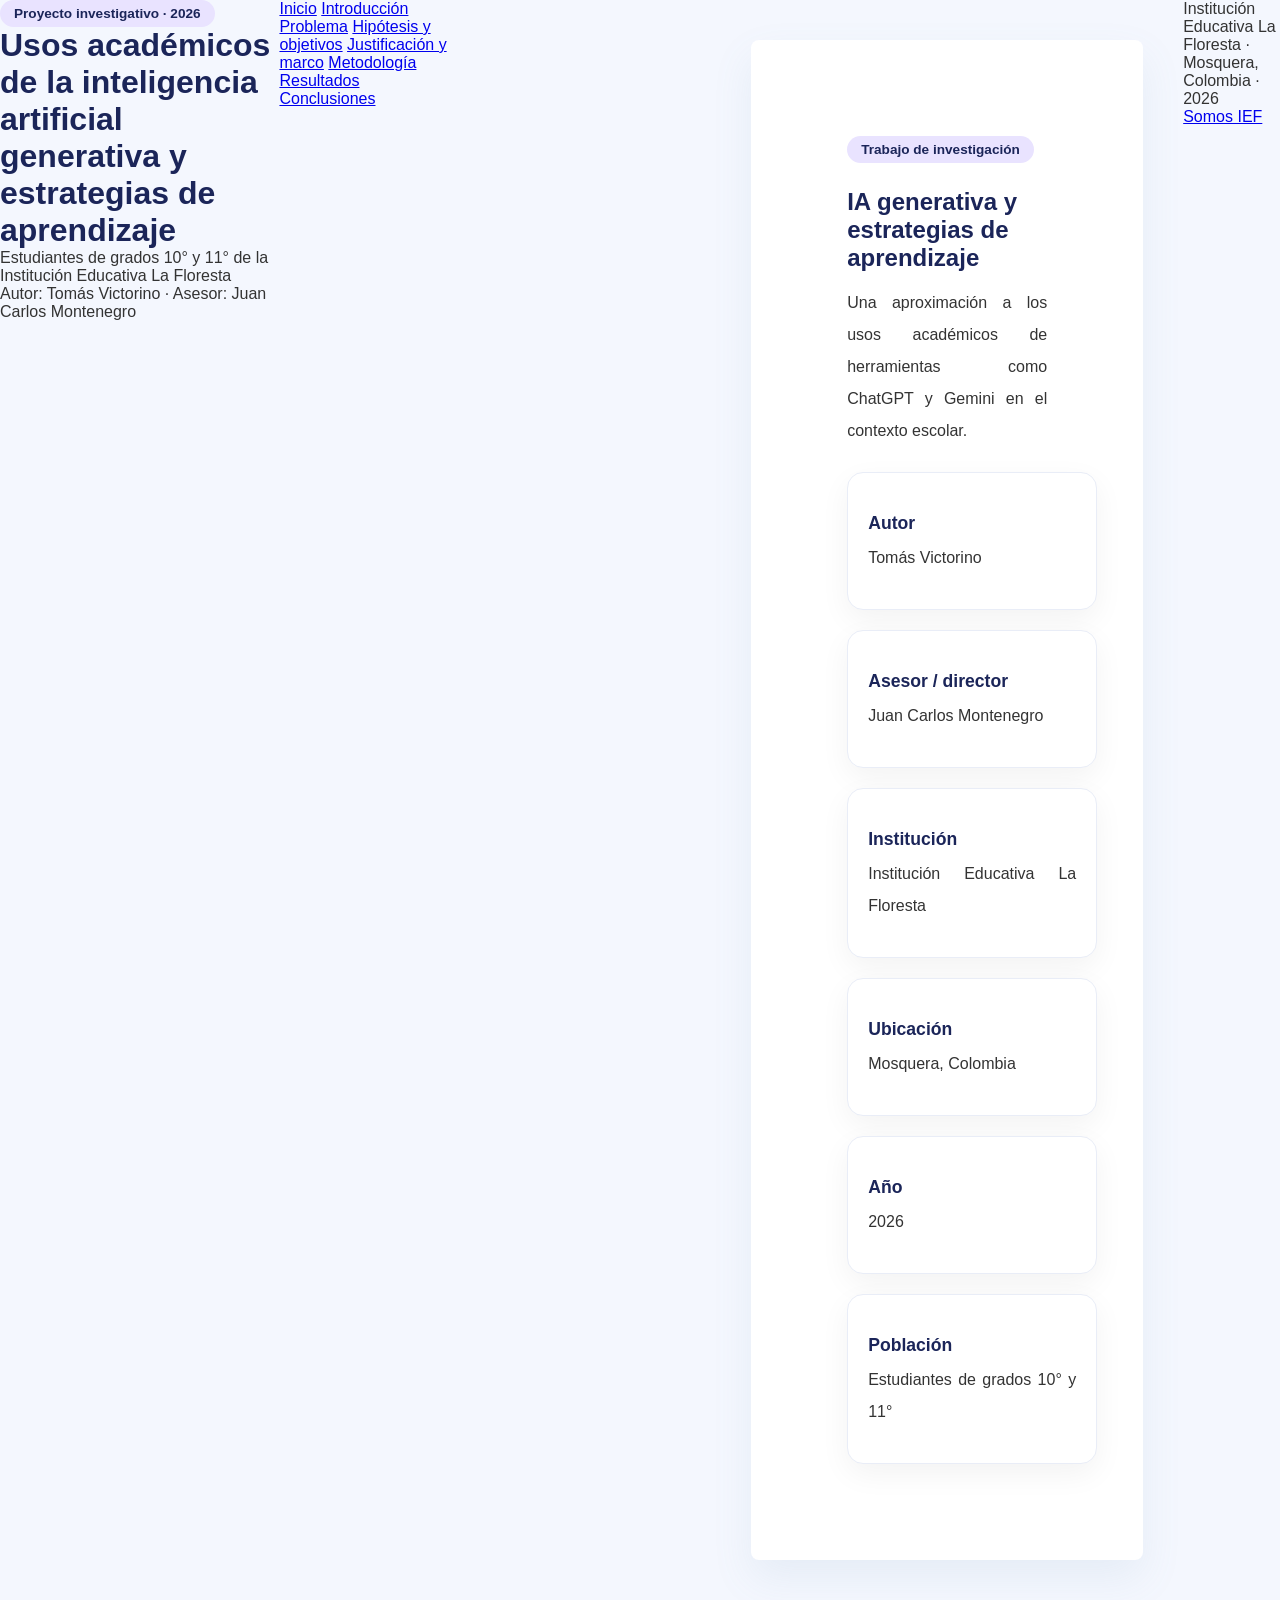
==== commit 2a3b470b: "Update index.html" ====
--- a/index.html
+++ b/index.html
@@ -2,6 +2,7 @@
 <!DOCTYPE html>
 <html lang="es">
 <head>
+  <link rel="stylesheet" href="tesis.css">
   <meta charset="UTF-8">
   <meta name="viewport" content="width=device-width, initial-scale=1.0">
   <meta name="description" content="Investigación sobre la relación entre los usos académicos de la inteligencia artificial generativa y las estrategias de aprendizaje de estudiantes de grados 10° y 11° de la Institución Educativa La Floresta durante 2026.">
--- a/tesis.css
+++ b/tesis.css
@@ -0,0 +1,315 @@
+
+
+/* ==========================================
+   ESTILOS GENERALES
+   ========================================== */
+
+* {
+    margin: 0;
+    padding: 0;
+    box-sizing: border-box;
+    font-family: 'Inter', sans-serif;
+}
+
+body {
+    background-color: #f4f7fe;
+    color: #333333;
+    display: flex;
+    min-height: 100vh;
+}
+
+/* ==========================================
+   MENÚ LATERAL
+   ========================================== */
+
+.sidebar {
+    width: 260px;
+    background: #ffffff;
+    padding: 30px 20px;
+    box-shadow: 14px 17px 40px 4px rgba(112, 144, 176, 0.08);
+    display: flex;
+    flex-direction: column;
+    position: fixed;
+    height: 100vh;
+    overflow-y: auto;
+    z-index: 100;
+}
+
+.brand h2 {
+    font-size: 1.4rem;
+    color: #1B2559;
+    margin-bottom: 30px;
+    text-align: center;
+}
+
+.menu {
+    display: flex;
+    flex-direction: column;
+    gap: 10px;
+}
+
+.nav-btn {
+    text-decoration: none;
+    color: #707ebe;
+    padding: 12px 16px;
+    border-radius: 12px;
+    font-weight: 600;
+    transition: all 0.3s ease;
+}
+
+.nav-btn:hover,
+.nav-btn.active {
+    background-color: #f0f2f9;
+    color: #1B2559;
+    transform: translateX(4px);
+}
+
+/* ==========================================
+   ÁREA PRINCIPAL
+   ========================================== */
+
+.main-content {
+    margin-left: 260px;
+    padding: 40px;
+    width: calc(100% - 260px);
+}
+
+/* ==========================================
+   TARJETAS PRINCIPALES
+   ========================================== */
+
+.content-card {
+    display: none;
+    background: #ffffff;
+    border-radius: 8px;
+
+    /* Márgenes internos de referencia APA 7 */
+    padding: 2.54cm;
+
+    box-shadow: 0px 18px 40px rgba(112, 144, 176, 0.10);
+    transition: transform 0.3s ease,
+                box-shadow 0.3s ease;
+
+    animation: fadeIn 0.4s ease-in-out;
+}
+
+.content-card.active-card {
+    display: block;
+}
+
+.content-card:hover {
+    transform: translateY(-2px);
+    box-shadow: 0px 22px 45px rgba(112, 144, 176, 0.14);
+}
+
+/* ==========================================
+   TÍTULOS Y SUBTÍTULOS
+   ========================================== */
+
+h1, h2, h3, h4, h5, h6 {
+    color: #1B2559;
+    font-weight: 700;
+}
+
+.card-header h1 {
+    margin-top: 15px;
+    margin-bottom: 15px;
+    font-size: 2rem;
+    color: #1B2559;
+}
+
+.content-card h2 {
+    font-size: 1.5rem;
+    margin-top: 25px;
+    margin-bottom: 15px;
+}
+
+.content-card h3 {
+    font-size: 1.2rem;
+    margin-top: 20px;
+    margin-bottom: 12px;
+}
+
+/* ==========================================
+   INSIGNIAS Y SEPARADORES
+   ========================================== */
+
+.badge {
+    display: inline-block;
+    background: #e9e3ff;
+    color: #1B2559;
+    padding: 6px 14px;
+    border-radius: 20px;
+    font-size: 0.85rem;
+    font-weight: 700;
+}
+
+.divider {
+    border: 0;
+    height: 3px;
+    background: #e9edf7;
+    margin: 15px 0 25px 0;
+    border-radius: 2px;
+}
+
+/* ==========================================
+   TEXTO Y PÁRRAFOS
+   ========================================== */
+
+.content-card p {
+    color: #333333;
+    font-size: 1rem;
+    line-height: 2;
+    text-align: justify;
+    margin-bottom: 15px;
+}
+
+.content-card ul,
+.content-card ol {
+    margin-left: 25px;
+    line-height: 2;
+    color: #333333;
+}
+
+.content-card li {
+    margin-bottom: 8px;
+}
+
+/* ==========================================
+   CUADRÍCULAS DE INFORMACIÓN
+   ========================================== */
+
+.info-grid {
+    display: grid;
+    grid-template-columns: repeat(
+        auto-fit,
+        minmax(200px, 1fr)
+    );
+    gap: 20px;
+    margin-top: 25px;
+}
+
+.floating-container {
+    display: flex;
+    gap: 20px;
+    flex-wrap: wrap;
+    margin-top: 20px;
+}
+
+/* ==========================================
+   CAJAS DE INFORMACIÓN
+   ========================================== */
+
+.float-box,
+.info-box {
+    flex: 1;
+    min-width: 250px;
+    background: #ffffff;
+    padding: 20px;
+    border-radius: 16px;
+    border: 1px solid #e9edf7;
+    box-shadow: 0px 10px 30px rgba(0, 0, 0, 0.05);
+    transition: transform 0.3s ease,
+                box-shadow 0.3s ease;
+}
+
+.float-box:hover,
+.info-box:hover {
+    transform: translateY(-4px);
+    box-shadow: 0px 15px 35px rgba(27, 37, 89, 0.12);
+}
+
+.float-box h3,
+.info-box h3 {
+    color: #1B2559;
+    margin-bottom: 8px;
+    font-size: 1.1rem;
+}
+
+/* ==========================================
+   PALABRAS CLAVE
+   ========================================== */
+
+.keywords {
+    margin-top: 20px;
+}
+
+.keywords span {
+    display: inline-block;
+    background: #f0f2f9;
+    color: #1B2559;
+    padding: 4px 10px;
+    border-radius: 8px;
+    margin-right: 5px;
+    margin-bottom: 5px;
+    font-size: 0.9rem;
+}
+
+/* ==========================================
+   REFERENCIAS
+   ========================================== */
+
+.ref-list {
+    margin-left: 20px;
+    line-height: 2;
+    color: #333333;
+}
+
+/* ==========================================
+   ANIMACIONES
+   ========================================== */
+
+@keyframes fadeIn {
+    from {
+        opacity: 0;
+        transform: translateY(10px);
+    }
+
+    to {
+        opacity: 1;
+        transform: translateY(0);
+    }
+}
+
+/* ==========================================
+   ADAPTACIÓN A CELULARES Y TABLETS
+   ========================================== */
+
+@media (max-width: 768px) {
+
+    body {
+        flex-direction: column;
+    }
+
+    .sidebar {
+        position: relative;
+        width: 100%;
+        height: auto;
+        padding: 20px;
+    }
+
+    .menu {
+        flex-direction: row;
+        flex-wrap: wrap;
+    }
+
+    .main-content {
+        margin-left: 0;
+        width: 100%;
+        padding: 15px;
+    }
+
+    .content-card {
+        padding: 1.5cm;
+    }
+
+    .card-header h1 {
+        font-size: 1.6rem;
+    }
+
+    .float-box,
+    .info-box {
+        min-width: 100%;
+    }
+}
+
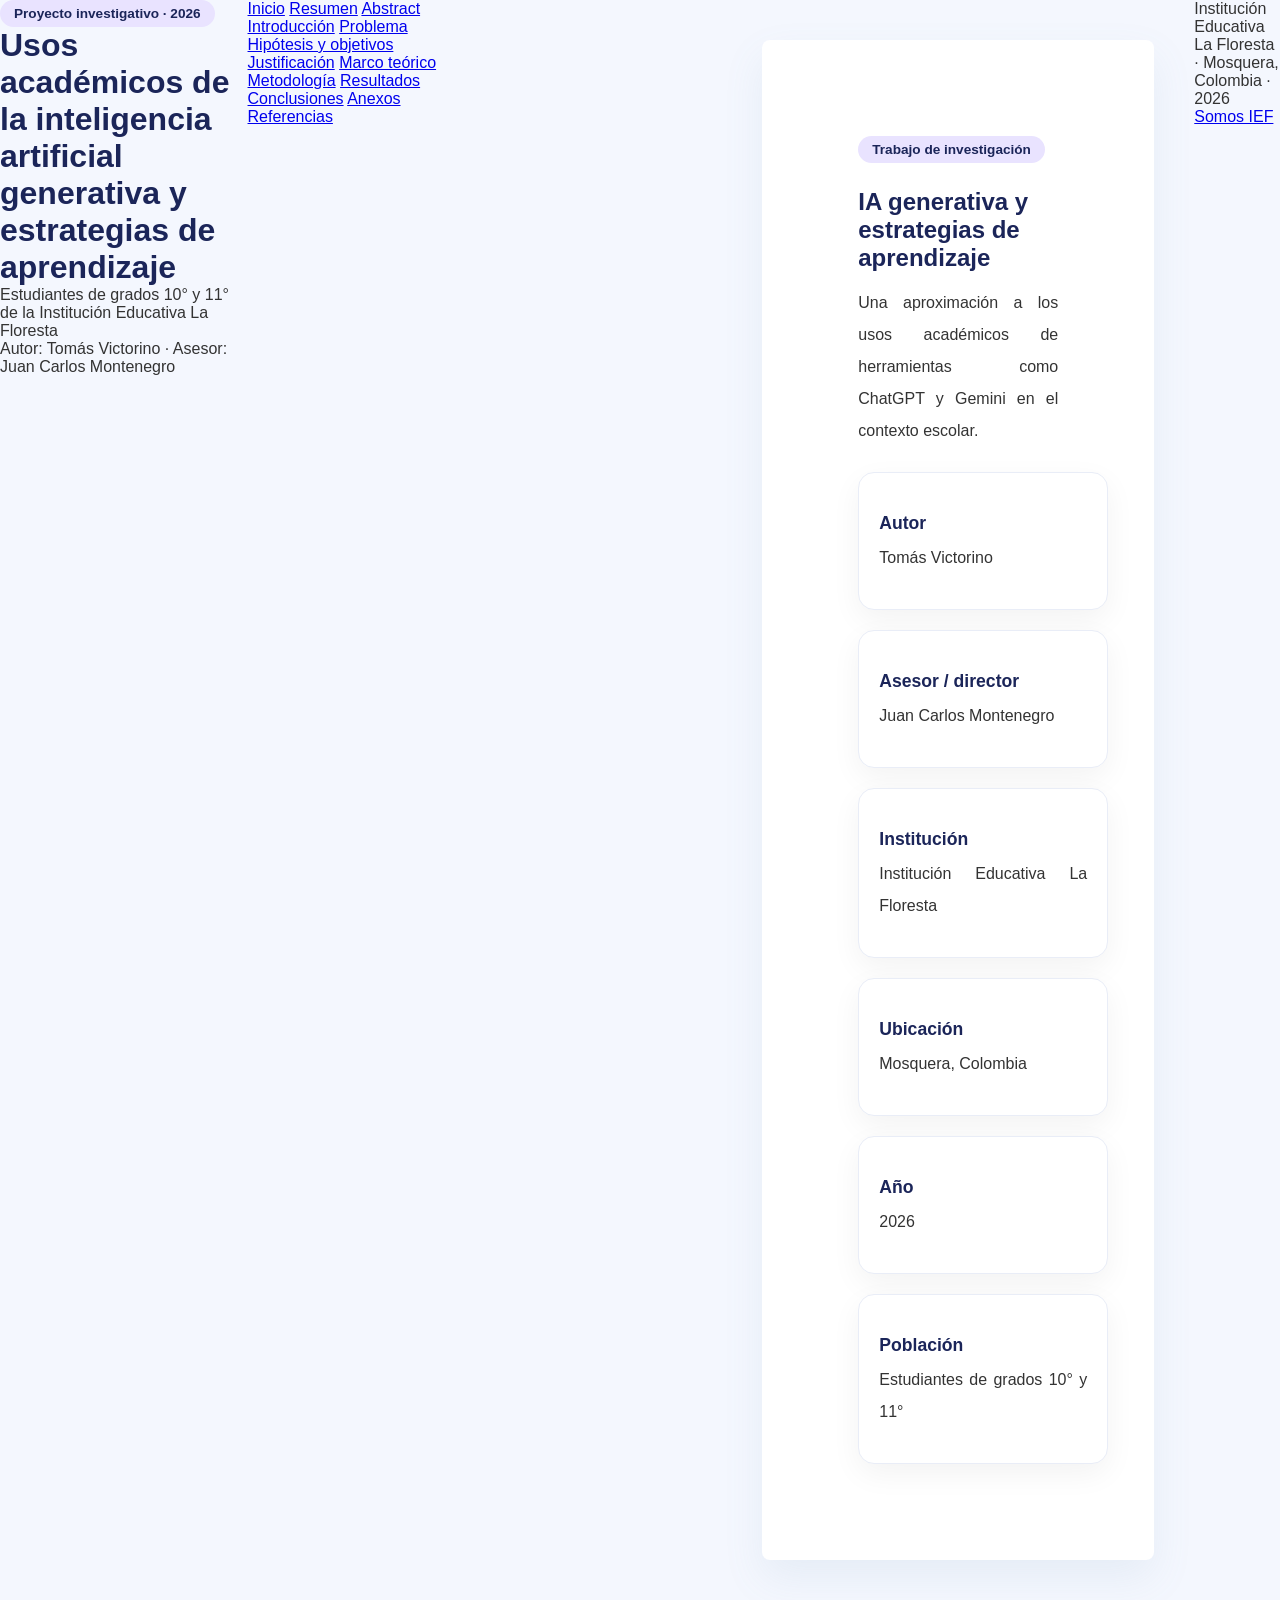
==== commit 3d282ffc: "Update index.html" ====
--- a/index.html
+++ b/index.html
@@ -2,22 +2,27 @@
 <!DOCTYPE html>
 <html lang="es">
 <head>
-  <link rel="stylesheet" href="tesis.css">
   <meta charset="UTF-8">
   <meta name="viewport" content="width=device-width, initial-scale=1.0">
   <meta name="description" content="Investigación sobre la relación entre los usos académicos de la inteligencia artificial generativa y las estrategias de aprendizaje de estudiantes de grados 10° y 11° de la Institución Educativa La Floresta durante 2026.">
+
   <title>Investigación | IA generativa y estrategias de aprendizaje</title>
-  <link href="css/tesis.css" rel="stylesheet" type="text/css">
+
+  <link rel="stylesheet" href="tesis.css">
 </head>
+
 <body>
 
   <header class="site-header">
     <div class="container">
       <span class="badge">Proyecto investigativo · 2026</span>
+
       <h1>Usos académicos de la inteligencia artificial generativa y estrategias de aprendizaje</h1>
+
       <p class="subtitle">
         Estudiantes de grados 10° y 11° de la Institución Educativa La Floresta
       </p>
+
       <p class="author-line">
         Autor: Tomás Victorino · Asesor: Juan Carlos Montenegro
       </p>
@@ -27,22 +32,31 @@
   <nav class="main-nav" aria-label="Navegación principal">
     <div class="container">
       <a href="#portada">Inicio</a>
+      <a href="#resumen">Resumen</a>
+      <a href="#abstract">Abstract</a>
       <a href="#introduccion">Introducción</a>
       <a href="#problema">Problema</a>
       <a href="#hipotesis-objetivos">Hipótesis y objetivos</a>
-      <a href="#justificacion-marco">Justificación y marco</a>
+      <a href="#justificacion-marco">Justificación</a>
+      <a href="#marco-teorico">Marco teórico</a>
       <a href="#metodologia">Metodología</a>
       <a href="#resultados">Resultados</a>
       <a href="#conclusiones">Conclusiones</a>
+      <a href="#anexos">Anexos</a>
+      <a href="#fuentes">Referencias</a>
     </div>
   </nav>
 
   <main class="main-content container">
 
+    <!-- PORTADA -->
     <section id="portada" class="content-card active-card">
+
       <div class="card-header">
         <span class="badge">Trabajo de investigación</span>
+
         <h2>IA generativa y estrategias de aprendizaje</h2>
+
         <p>
           Una aproximación a los usos académicos de herramientas como ChatGPT y Gemini en el contexto escolar.
         </p>
@@ -50,35 +64,44 @@
 
       <div class="card-body">
         <div class="info-grid">
+
           <div class="info-box">
             <h3>Autor</h3>
-            <p> Tomás Victorino</p>
+            <p>Tomás Victorino</p>
           </div>
+
           <div class="info-box">
             <h3>Asesor / director</h3>
-            <p>Juan Carlos Montenegro </p>
+            <p>Juan Carlos Montenegro</p>
           </div>
+
           <div class="info-box">
             <h3>Institución</h3>
             <p>Institución Educativa La Floresta</p>
           </div>
+
           <div class="info-box">
             <h3>Ubicación</h3>
             <p>Mosquera, Colombia</p>
           </div>
+
           <div class="info-box">
             <h3>Año</h3>
             <p>2026</p>
           </div>
+
           <div class="info-box">
             <h3>Población</h3>
             <p>Estudiantes de grados 10° y 11°</p>
           </div>
+
         </div>
       </div>
     </section>
 
+    <!-- RESUMEN -->
     <section id="resumen" class="content-card">
+
       <h2>Resumen</h2>
       <hr class="divider">
 
@@ -103,9 +126,12 @@
         <span>estrategias de aprendizaje</span>
         <span>estudiantes</span>
       </div>
-    </section>
-
+
+    </section>
+
+    <!-- ABSTRACT -->
     <section id="abstract" class="content-card">
+
       <h2>Abstract</h2>
       <hr class="divider">
 
@@ -120,9 +146,12 @@
       <p>
         Results and conclusions will be added after the instrument has been applied and the information has been analyzed.
       </p>
-    </section>
-
+
+    </section>
+
+    <!-- INTRODUCCIÓN -->
     <section id="introduccion" class="content-card">
+
       <h2>Introducción</h2>
       <hr class="divider">
 
@@ -137,9 +166,12 @@
       <p>
         Por esta razón, la investigación busca analizar la relación entre los diferentes usos académicos de herramientas de inteligencia artificial generativa y las estrategias de aprendizaje utilizadas por los estudiantes de grados 10° y 11° de la Institución Educativa La Floresta durante 2026. Para ello, se consideran los usos que los estudiantes dan a estas herramientas y las estrategias que ponen en práctica al aprender.
       </p>
-    </section>
-
+
+    </section>
+
+    <!-- PROBLEMA -->
     <section id="problema" class="content-card">
+
       <h2>1. Planteamiento del problema y pregunta de investigación</h2>
       <hr class="divider">
 
@@ -152,14 +184,19 @@
       </p>
 
       <div class="highlight-box">
+
         <h3>Pregunta de investigación</h3>
+
         <p>
           ¿Qué relación existe entre los diferentes usos académicos de herramientas de inteligencia artificial generativa, como ChatGPT y Gemini, y las estrategias de aprendizaje utilizadas por los estudiantes de grados 10° y 11° de la Institución Educativa La Floresta durante el año 2026?
         </p>
-      </div>
-    </section>
-
+
+      </div>
+    </section>
+
+    <!-- HIPÓTESIS Y OBJETIVOS -->
     <section id="hipotesis-objetivos" class="content-card">
+
       <h2>2. Hipótesis y objetivos</h2>
       <hr class="divider">
 
@@ -212,9 +249,12 @@
       <p class="note">
         Los objetivos específicos se presentan como la organización de trabajo recuperada del proyecto; si tu versión aprobada tiene una redacción distinta, debe reemplazarse por esa versión.
       </p>
-    </section>
-
+
+    </section>
+
+    <!-- JUSTIFICACIÓN Y MARCO REFERENCIAL -->
     <section id="justificacion-marco" class="content-card">
+
       <h2>3. Justificación y marco referencial</h2>
       <hr class="divider">
 
@@ -251,9 +291,12 @@
         <li><strong>Usos académicos:</strong> finalidades con las que los estudiantes incorporan estas herramientas en sus actividades escolares.</li>
         <li><strong>Estudiantes:</strong> población de grados 10° y 11° de la Institución Educativa La Floresta.</li>
       </ul>
-    </section>
-
+
+    </section>
+
+    <!-- MARCO TEÓRICO -->
     <section id="marco-teorico" class="content-card">
+
       <h2>4. Marco teórico</h2>
       <hr class="divider">
 
@@ -302,9 +345,12 @@
       <p>
         Estas perspectivas permiten abordar distintas formas de aprender, el uso de herramientas como apoyo y la revisión consciente de la propia comprensión. No se utilizan para afirmar que la IA produzca por sí sola un tipo específico de aprendizaje, sino como referentes para analizar los usos y las estrategias identificadas.
       </p>
-    </section>
-
+
+    </section>
+
+    <!-- METODOLOGÍA -->
     <section id="metodologia" class="content-card">
+
       <h2>5. Metodología e instrumento</h2>
       <hr class="divider">
 
@@ -339,9 +385,12 @@
       <p class="note">
         No se incluyen número de participantes, porcentajes ni resultados porque esos datos no aparecen confirmados en la información disponible del proyecto.
       </p>
-    </section>
-
+
+    </section>
+
+    <!-- RESULTADOS -->
     <section id="resultados" class="content-card">
+
       <h2>6. Resultados y análisis</h2>
       <hr class="divider">
 
@@ -352,9 +401,12 @@
       <p>
         También se examinarán las coincidencias o diferencias entre las respuestas para identificar qué relación se presenta entre las variables estudiadas. No se deben incorporar cifras ni conclusiones hasta contar con los resultados reales del instrumento.
       </p>
-    </section>
-
+
+    </section>
+
+    <!-- CONCLUSIONES -->
     <section id="conclusiones" class="content-card">
+
       <h2>7. Conclusiones</h2>
       <hr class="divider">
 
@@ -365,35 +417,115 @@
       <p>
         El análisis deberá diferenciar entre una relación estadística o descriptiva y una relación de causa y efecto. La investigación busca analizar la relación entre las variables y no demostrar que una sea la causa de la otra.
       </p>
-    </section>
-
+
+    </section>
+
+    <!-- ANEXOS -->
     <section id="anexos" class="content-card">
+
       <h2>8. Anexos</h2>
       <hr class="divider">
 
       <p>
         En este apartado se incluirán los materiales utilizados durante el desarrollo de la investigación, especialmente la versión final del cuestionario y, si corresponde, los cuadros o gráficos elaborados para organizar los resultados.
       </p>
-    </section>
-
+
+    </section>
+
+    <!-- REFERENCIAS -->
     <section id="fuentes" class="content-card">
+
       <h2>Fuentes y referencias</h2>
       <hr class="divider">
 
       <p>
         Las referencias bibliográficas deben corresponder exactamente a las fuentes citadas en el documento de investigación y organizarse según las normas APA, séptima edición. Para evitar datos bibliográficos incorrectos, aquí deben incorporarse las referencias completas de la bibliografía definitiva del proyecto.
       </p>
+
     </section>
 
   </main>
 
   <footer class="site-footer">
     <p>Institución Educativa La Floresta · Mosquera, Colombia · 2026</p>
+
     <a href="https://ieflafloresta.edu.co/cms" target="_blank" rel="noopener">
       Somos IEF
     </a>
   </footer>
 
+  <!-- SCRIPT DE NAVEGACIÓN -->
+  <script>
+    document.addEventListener("DOMContentLoaded", function () {
+
+      const links = document.querySelectorAll(".main-nav a");
+      const sections = document.querySelectorAll("main .content-card");
+
+      function showSection(id, updateAddress) {
+
+        let section = document.getElementById(id);
+
+        if (!section || !section.classList.contains("content-card")) {
+          section = document.getElementById("portada");
+          id = "portada";
+        }
+
+        sections.forEach(function (item) {
+          item.classList.remove("active-card");
+        });
+
+        section.classList.add("active-card");
+
+        links.forEach(function (link) {
+
+          const isActive = link.getAttribute("href") === "#" + id;
+
+          link.classList.toggle("active", isActive);
+
+          if (isActive) {
+            link.setAttribute("aria-current", "page");
+          } else {
+            link.removeAttribute("aria-current");
+          }
+
+        });
+
+        if (updateAddress) {
+          history.replaceState(null, "", "#" + id);
+        }
+
+        window.scrollTo({
+          top: 0,
+          behavior: "smooth"
+        });
+
+      }
+
+      links.forEach(function (link) {
+
+        link.addEventListener("click", function (event) {
+
+          event.preventDefault();
+
+          const id = this.getAttribute("href").slice(1);
+
+          showSection(id, true);
+
+        });
+
+      });
+
+      window.addEventListener("hashchange", function () {
+        showSection(window.location.hash.slice(1) || "portada", false);
+      });
+
+      const initialId = window.location.hash.slice(1) || "portada";
+
+      showSection(initialId, false);
+
+    });
+  </script>
+
 </body>
 </html>
 
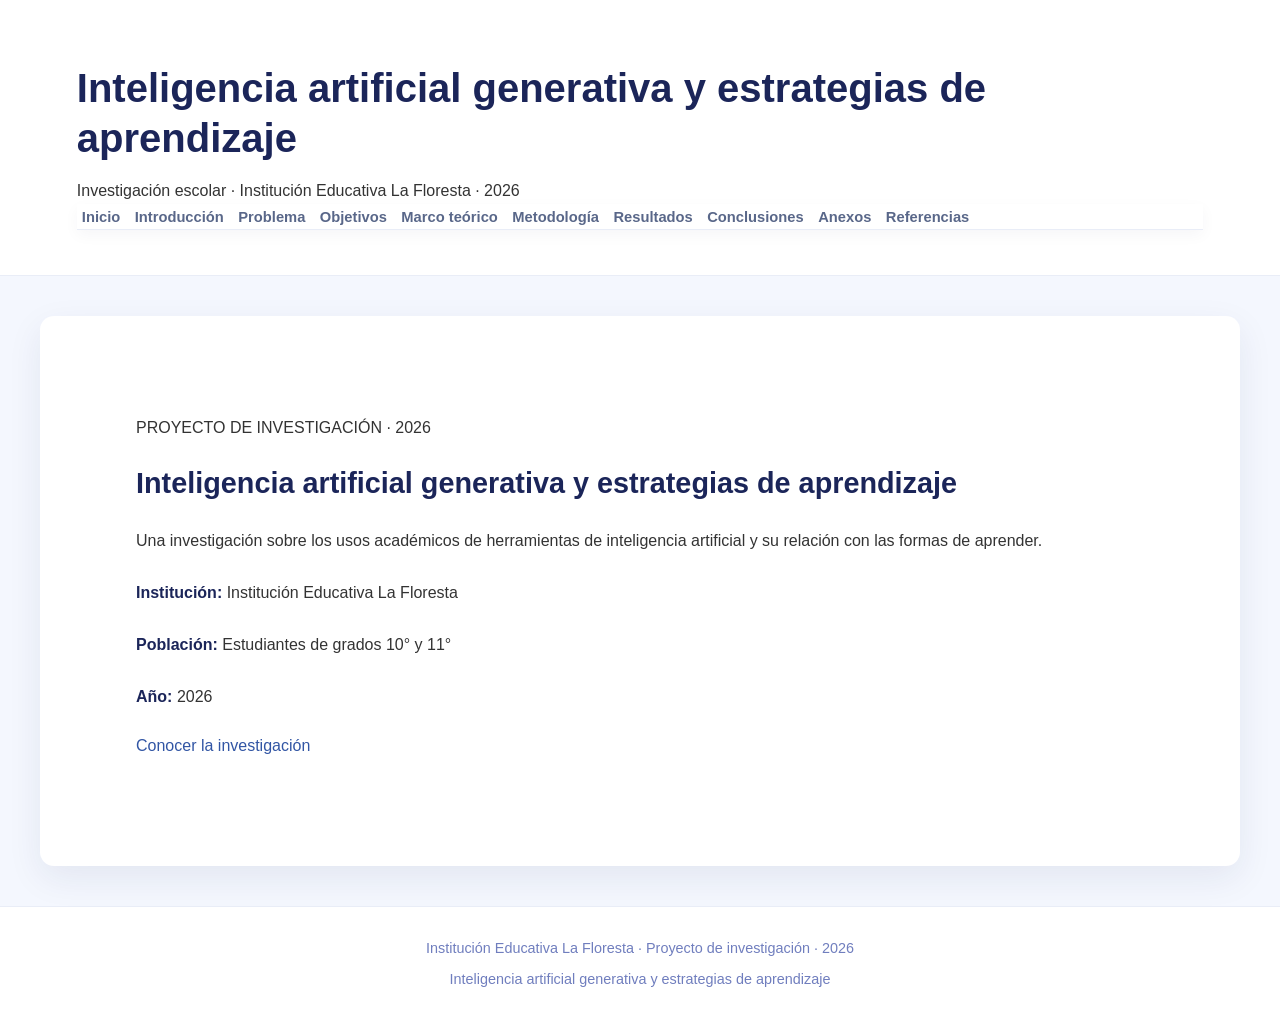
==== commit df124eca: "Update index.html" ====
--- a/index.html
+++ b/index.html
@@ -2,531 +2,893 @@
 <!DOCTYPE html>
 <html lang="es">
 <head>
-  <meta charset="UTF-8">
-  <meta name="viewport" content="width=device-width, initial-scale=1.0">
-  <meta name="description" content="Investigación sobre la relación entre los usos académicos de la inteligencia artificial generativa y las estrategias de aprendizaje de estudiantes de grados 10° y 11° de la Institución Educativa La Floresta durante 2026.">
-
-  <title>Investigación | IA generativa y estrategias de aprendizaje</title>
-
-  <link rel="stylesheet" href="tesis.css">
+    <meta charset="UTF-8">
+    <meta name="viewport" content="width=device-width, initial-scale=1.0">
+    <title>Investigación | Inteligencia Artificial y aprendizaje</title>
+    <link rel="stylesheet" href="tesis.css">
 </head>
 
 <body>
 
-  <header class="site-header">
-    <div class="container">
-      <span class="badge">Proyecto investigativo · 2026</span>
-
-      <h1>Usos académicos de la inteligencia artificial generativa y estrategias de aprendizaje</h1>
-
-      <p class="subtitle">
-        Estudiantes de grados 10° y 11° de la Institución Educativa La Floresta
-      </p>
-
-      <p class="author-line">
-        Autor: Tomás Victorino · Asesor: Juan Carlos Montenegro
-      </p>
+<header class="site-header">
+    <div class="header-content">
+        <h1>Inteligencia artificial generativa y estrategias de aprendizaje</h1>
+        <p>Investigación escolar · Institución Educativa La Floresta · 2026</p>
     </div>
-  </header>
-
-  <nav class="main-nav" aria-label="Navegación principal">
-    <div class="container">
-      <a href="#portada">Inicio</a>
-      <a href="#resumen">Resumen</a>
-      <a href="#abstract">Abstract</a>
-      <a href="#introduccion">Introducción</a>
-      <a href="#problema">Problema</a>
-      <a href="#hipotesis-objetivos">Hipótesis y objetivos</a>
-      <a href="#justificacion-marco">Justificación</a>
-      <a href="#marco-teorico">Marco teórico</a>
-      <a href="#metodologia">Metodología</a>
-      <a href="#resultados">Resultados</a>
-      <a href="#conclusiones">Conclusiones</a>
-      <a href="#anexos">Anexos</a>
-      <a href="#fuentes">Referencias</a>
-    </div>
-  </nav>
-
-  <main class="main-content container">
+
+    <nav class="main-nav">
+        <a href="#portada">Inicio</a>
+        <a href="#introduccion">Introducción</a>
+        <a href="#problema">Problema</a>
+        <a href="#hipotesis-objetivos">Objetivos</a>
+        <a href="#justificacion-marco">Marco teórico</a>
+        <a href="#metodologia">Metodología</a>
+        <a href="#resultados">Resultados</a>
+        <a href="#conclusiones">Conclusiones</a>
+        <a href="#anexos">Anexos</a>
+        <a href="#referencias">Referencias</a>
+    </nav>
+</header>
+
+
+<main class="main-content">
 
     <!-- PORTADA -->
     <section id="portada" class="content-card active-card">
-
-      <div class="card-header">
-        <span class="badge">Trabajo de investigación</span>
-
-        <h2>IA generativa y estrategias de aprendizaje</h2>
-
-        <p>
-          Una aproximación a los usos académicos de herramientas como ChatGPT y Gemini en el contexto escolar.
-        </p>
-      </div>
-
-      <div class="card-body">
-        <div class="info-grid">
-
-          <div class="info-box">
-            <h3>Autor</h3>
-            <p>Tomás Victorino</p>
-          </div>
-
-          <div class="info-box">
-            <h3>Asesor / director</h3>
-            <p>Juan Carlos Montenegro</p>
-          </div>
-
-          <div class="info-box">
-            <h3>Institución</h3>
-            <p>Institución Educativa La Floresta</p>
-          </div>
-
-          <div class="info-box">
-            <h3>Ubicación</h3>
-            <p>Mosquera, Colombia</p>
-          </div>
-
-          <div class="info-box">
-            <h3>Año</h3>
-            <p>2026</p>
-          </div>
-
-          <div class="info-box">
-            <h3>Población</h3>
-            <p>Estudiantes de grados 10° y 11°</p>
-          </div>
-
-        </div>
-      </div>
-    </section>
-
-    <!-- RESUMEN -->
-    <section id="resumen" class="content-card">
-
-      <h2>Resumen</h2>
-      <hr class="divider">
-
-      <p>
-        Esta investigación busca analizar la relación entre los diferentes usos académicos de herramientas de inteligencia artificial generativa, como ChatGPT y Gemini, y las estrategias de aprendizaje utilizadas por los estudiantes de grados 10° y 11° de la Institución Educativa La Floresta durante el año 2026.
-      </p>
-
-      <p>
-        El estudio se centra en reconocer para qué utilizan los estudiantes estas herramientas en sus actividades académicas y cómo se relacionan esos usos con estrategias como la organización y planificación del aprendizaje, la comprensión de temas, la metacognición, el análisis y la autonomía. Para recoger la información se plantea un cuestionario sobre los propósitos de uso de la IA y las estrategias de aprendizaje.
-      </p>
-
-      <p>
-        Los resultados y las conclusiones se incorporarán cuando se complete la aplicación y el análisis del instrumento.
-      </p>
-
-      <div class="keywords">
-        <strong>Palabras clave:</strong>
-        <span>inteligencia artificial generativa</span>
-        <span>ChatGPT</span>
-        <span>Gemini</span>
-        <span>usos académicos</span>
-        <span>estrategias de aprendizaje</span>
-        <span>estudiantes</span>
-      </div>
-
-    </section>
-
-    <!-- ABSTRACT -->
-    <section id="abstract" class="content-card">
-
-      <h2>Abstract</h2>
-      <hr class="divider">
-
-      <p>
-        This research aims to analyze the relationship between the different academic uses of generative artificial intelligence tools, such as ChatGPT and Gemini, and the learning strategies used by tenth- and eleventh-grade students at Institución Educativa La Floresta during 2026.
-      </p>
-
-      <p>
-        The study focuses on identifying why students use these tools for academic activities and how those uses are related to learning strategies such as planning and organization, understanding topics, metacognition, analysis, and autonomy. Information will be collected through a questionnaire about the purposes of AI use and students' learning strategies.
-      </p>
-
-      <p>
-        Results and conclusions will be added after the instrument has been applied and the information has been analyzed.
-      </p>
-
-    </section>
+        <div class="cover">
+            <p class="eyebrow">PROYECTO DE INVESTIGACIÓN · 2026</p>
+
+            <h2>Inteligencia artificial generativa y estrategias de aprendizaje</h2>
+
+            <p class="cover-subtitle">
+                Una investigación sobre los usos académicos de herramientas
+                de inteligencia artificial y su relación con las formas de aprender.
+            </p>
+
+            <div class="cover-info">
+                <p><strong>Institución:</strong> Institución Educativa La Floresta</p>
+                <p><strong>Población:</strong> Estudiantes de grados 10° y 11°</p>
+                <p><strong>Año:</strong> 2026</p>
+            </div>
+
+            <a href="#introduccion" class="main-button">Conocer la investigación</a>
+        </div>
+    </section>
+
 
     <!-- INTRODUCCIÓN -->
     <section id="introduccion" class="content-card">
-
-      <h2>Introducción</h2>
-      <hr class="divider">
-
-      <p>
-        La inteligencia artificial generativa se ha convertido en una herramienta a la que los estudiantes pueden acudir para realizar diferentes actividades académicas. Plataformas como ChatGPT y Gemini permiten formular preguntas, solicitar explicaciones, generar ideas y trabajar con información sobre distintos temas.
-      </p>
-
-      <p>
-        En el contexto escolar, estos usos pueden relacionarse con la manera en que los estudiantes organizan sus actividades, comprenden los contenidos, consultan información y desarrollan sus procesos de aprendizaje. No todos utilizan estas herramientas con el mismo propósito: algunos pueden acudir a ellas para aclarar dudas o profundizar en un tema, mientras que otros pueden utilizarlas para obtener respuestas o avanzar en una actividad.
-      </p>
-
-      <p>
-        Por esta razón, la investigación busca analizar la relación entre los diferentes usos académicos de herramientas de inteligencia artificial generativa y las estrategias de aprendizaje utilizadas por los estudiantes de grados 10° y 11° de la Institución Educativa La Floresta durante 2026. Para ello, se consideran los usos que los estudiantes dan a estas herramientas y las estrategias que ponen en práctica al aprender.
-      </p>
-
-    </section>
-
-    <!-- PROBLEMA -->
+        <h2>Introducción</h2>
+
+        <p>
+            La inteligencia artificial generativa se ha convertido en una herramienta
+            cada vez más presente en la educación. Plataformas como ChatGPT y Gemini
+            permiten consultar información, resolver dudas, obtener explicaciones y
+            apoyar diferentes actividades académicas. Su incorporación ha cambiado
+            algunas de las formas en que los estudiantes buscan y utilizan la información.
+        </p>
+
+        <p>
+            Esta investigación analiza la relación entre los diferentes usos académicos
+            de estas herramientas y las estrategias de aprendizaje utilizadas por los
+            estudiantes de grados 10° y 11° de la Institución Educativa La Floresta
+            durante el año 2026. Para ello, se tienen en cuenta aspectos como la
+            organización del estudio, la comprensión de los temas, la autonomía y
+            la verificación de la información.
+        </p>
+
+        <p>
+            El propósito es comprender cómo se relaciona el uso de la inteligencia
+            artificial con las maneras en que los estudiantes desarrollan sus
+            actividades y construyen sus conocimientos.
+        </p>
+
+        <div class="highlight-box">
+            <h3>Abstract</h3>
+
+            <p>
+                The use of generative artificial intelligence (AI) in high schools creates both challenges and opportunities for how students learn. This study aims to analyze the relationship between the academic uses of generative AI tools and the learning strategies used by 10th and 11th-grade students at Institución Educativa La Floresta in 2026.
+            </p>
+
+            <p>
+                This research employed a quantitative, descriptive design. The study focused on 10th and 11th-grade students as the target sample. The researcher used structured surveys as research instruments for data collection. The main findings assessed the frequency with which students use AI, which tools they prefer (such as text-based models and virtual tutors), and how they apply self-regulated learning strategies.
+            </p>
+
+            <p>
+                The findings show that students mainly use text-based AI models and virtual assistants to search for information quickly and clarify difficult concepts. Furthermore, the data show active metacognition, because most students check their own understanding, recognize their learning difficulties, and think critically about the AI outputs instead of believing them blindly.
+            </p>
+
+            <p>
+                In conclusion, the main finding of this study is that the relationship between generative AI and student learning strategies is based on self-regulated interaction rather than passive dependency. The effectiveness of these tools depends directly on the student's critical thinking and study habits, turning AI into a useful support for academic autonomy when used responsibly.
+            </p>
+        </div>
+    </section>
+
+
+    <!-- PLANTEAMIENTO DEL PROBLEMA -->
     <section id="problema" class="content-card">
-
-      <h2>1. Planteamiento del problema y pregunta de investigación</h2>
-      <hr class="divider">
-
-      <p>
-        La presencia de herramientas de inteligencia artificial generativa en las actividades escolares ha ampliado las formas en que los estudiantes pueden buscar información, resolver dudas y trabajar los contenidos de sus asignaturas. Sin embargo, estos recursos pueden utilizarse con propósitos diferentes y no necesariamente se relacionan de la misma manera con las estrategias que cada estudiante emplea para aprender.
-      </p>
-
-      <p>
-        En la Institución Educativa La Floresta resulta pertinente conocer cómo los estudiantes de grados 10° y 11° incorporan herramientas como ChatGPT y Gemini en sus actividades académicas y qué relación tienen esos usos con sus formas de organizar, comprender y trabajar la información.
-      </p>
-
-      <div class="highlight-box">
-
-        <h3>Pregunta de investigación</h3>
-
-        <p>
-          ¿Qué relación existe entre los diferentes usos académicos de herramientas de inteligencia artificial generativa, como ChatGPT y Gemini, y las estrategias de aprendizaje utilizadas por los estudiantes de grados 10° y 11° de la Institución Educativa La Floresta durante el año 2026?
-        </p>
-
-      </div>
-    </section>
+        <h2>Planteamiento del problema</h2>
+
+        <p>
+            La incorporación de herramientas de inteligencia artificial generativa
+            en las actividades escolares ha generado nuevas formas de consultar,
+            comprender y desarrollar información. Los estudiantes pueden recurrir
+            a estas plataformas para resolver ejercicios, obtener explicaciones,
+            resumir textos o completar trabajos académicos.
+        </p>
+
+        <p>
+            No obstante, el uso de estas herramientas también plantea preguntas
+            sobre las estrategias que utilizan los estudiantes durante su aprendizaje.
+            Por ejemplo, es importante reconocer si la IA se emplea para complementar
+            los conocimientos, aclarar dudas y revisar información, o si se utiliza
+            principalmente para obtener respuestas sin realizar un proceso propio
+            de comprensión.
+        </p>
+
+        <p>
+            Por esta razón, la investigación busca reconocer cómo se relacionan
+            los usos académicos de la inteligencia artificial generativa con las
+            estrategias de aprendizaje de los estudiantes.
+        </p>
+
+        <div class="highlight-box">
+            <h3>Pregunta de investigación</h3>
+            <p>
+                ¿Qué relación existe entre los diferentes usos académicos de
+                herramientas de inteligencia artificial generativa, como ChatGPT
+                y Gemini, y las estrategias de aprendizaje utilizadas por los
+                estudiantes de grados 10° y 11° de la Institución Educativa
+                La Floresta durante el año 2026?
+            </p>
+        </div>
+    </section>
+
 
     <!-- HIPÓTESIS Y OBJETIVOS -->
     <section id="hipotesis-objetivos" class="content-card">
-
-      <h2>2. Hipótesis y objetivos</h2>
-      <hr class="divider">
-
-      <h3>2.1. Hipótesis</h3>
-
-      <p>
-        Existe una relación entre los diferentes usos académicos de herramientas de inteligencia artificial generativa, como ChatGPT y Gemini, y las estrategias de aprendizaje utilizadas por los estudiantes de grados 10° y 11° de la Institución Educativa La Floresta durante 2026.
-      </p>
-
-      <p>
-        Se plantea que la relación puede variar según la finalidad con la que se utilizan estas herramientas, por ejemplo, para aclarar dudas, comprender temas, generar ideas, organizar o complementar información, obtener respuestas o desarrollar actividades académicas. La hipótesis no supone de antemano que estos usos produzcan efectos positivos o negativos.
-      </p>
-
-      <h3>2.2. Objetivo general</h3>
-
-      <p>
-        Analizar la relación que hay entre los diferentes usos académicos de herramientas de inteligencia artificial generativa y las estrategias de aprendizaje usadas por los estudiantes de grados 10° y 11° de la Institución Educativa La Floresta durante el año 2026.
-      </p>
-
-      <h3>2.3. Objetivos específicos</h3>
-
-      <div class="objective">
-        <h4>Identificar</h4>
-        <p>
-          Reconocer las herramientas de inteligencia artificial generativa que utilizan los estudiantes en sus actividades académicas.
-        </p>
-      </div>
-
-      <div class="objective">
-        <h4>Describir</h4>
-        <p>
-          Describir las estrategias de aprendizaje que utilizan los estudiantes durante el desarrollo de sus actividades escolares.
-        </p>
-      </div>
-
-      <div class="objective">
-        <h4>Caracterizar</h4>
-        <p>
-          Caracterizar los diferentes usos académicos que los estudiantes dan a herramientas de inteligencia artificial generativa.
-        </p>
-      </div>
-
-      <div class="objective">
-        <h4>Relacionar</h4>
-        <p>
-          Examinar la relación entre los usos académicos de estas herramientas y las estrategias de aprendizaje identificadas en los estudiantes.
-        </p>
-      </div>
-
-      <p class="note">
-        Los objetivos específicos se presentan como la organización de trabajo recuperada del proyecto; si tu versión aprobada tiene una redacción distinta, debe reemplazarse por esa versión.
-      </p>
-
-    </section>
-
-    <!-- JUSTIFICACIÓN Y MARCO REFERENCIAL -->
+        <h2>Hipótesis y objetivos</h2>
+
+        <div class="highlight-box">
+            <h3>Hipótesis</h3>
+            <p>
+                Se plantea que los diferentes usos académicos de la inteligencia
+                artificial generativa se relacionan con las estrategias de
+                aprendizaje de los estudiantes. Esta relación puede variar según
+                la finalidad con la que utilizan estas herramientas, sus hábitos
+                de estudio y la manera en que revisan, comprenden y aplican
+                la información que reciben.
+            </p>
+        </div>
+
+        <h3>Objetivo general</h3>
+
+        <p>
+            Analizar la relación que hay entre los diferentes usos académicos
+            de herramientas de inteligencia artificial generativa y las estrategias
+            de aprendizaje usadas por los estudiantes de grados 10° y 11° de la
+            Institución Educativa La Floresta durante el año 2026.
+        </p>
+
+        <h3>Objetivos específicos</h3>
+
+        <div class="objective-card">
+            <h4>1. Identificar</h4>
+            <p>
+                Identificar las herramientas de inteligencia artificial generativa
+                utilizadas por los estudiantes y sus principales finalidades
+                académicas.
+            </p>
+        </div>
+
+        <div class="objective-card">
+            <h4>2. Describir</h4>
+            <p>
+                Describir las estrategias de aprendizaje que utilizan los
+                estudiantes en sus actividades académicas.
+            </p>
+        </div>
+
+        <div class="objective-card">
+            <h4>3. Reconocer</h4>
+            <p>
+                Reconocer las formas en que los estudiantes utilizan la
+                inteligencia artificial para apoyar la comprensión, la
+                organización y el desarrollo de sus actividades escolares.
+            </p>
+        </div>
+
+        <div class="objective-card">
+            <h4>4. Analizar</h4>
+            <p>
+                Analizar la relación entre los usos académicos de la inteligencia
+                artificial generativa y las estrategias de aprendizaje de los
+                estudiantes participantes.
+            </p>
+        </div>
+    </section>
+
+
+    <!-- JUSTIFICACIÓN Y MARCO TEÓRICO -->
     <section id="justificacion-marco" class="content-card">
-
-      <h2>3. Justificación y marco referencial</h2>
-      <hr class="divider">
-
-      <h3>3.1. Justificación</h3>
-
-      <p>
-        Esta investigación es importante porque permite conocer la manera en que los estudiantes están incorporando herramientas de inteligencia artificial generativa en sus actividades académicas. Actualmente, estos recursos pueden utilizarse para resolver dudas, comprender explicaciones, generar ideas y trabajar con información, por lo que resulta necesario distinguir los propósitos con los que se emplean.
-      </p>
-
-      <p>
-        También es pertinente analizar las estrategias de aprendizaje que utilizan los estudiantes, ya que aprender no consiste únicamente en obtener información. En el proceso intervienen acciones como organizar las actividades, comprender los temas, revisar lo aprendido, analizar la información y tomar decisiones sobre cómo estudiar.
-      </p>
-
-      <p>
-        Al estudiar la relación entre estos dos aspectos, se podrá obtener una descripción más clara de cómo se vincula el uso académico de la IA generativa con las formas de aprender de los estudiantes de grados 10° y 11° de la Institución Educativa La Floresta. La investigación tiene un propósito explicativo y de análisis de la relación entre las variables; no busca realizar una intervención ni afirmar una relación de causa y efecto.
-      </p>
-
-      <h3>3.2. Antecedentes</h3>
-
-      <p>
-        Los antecedentes del proyecto reúnen investigaciones y documentos relacionados con la inteligencia artificial generativa en la educación, sus usos académicos y su vínculo con los procesos de aprendizaje. Entre las fuentes trabajadas en el proyecto se encuentran estudios sobre la incorporación de estas herramientas en contextos educativos y sobre las estrategias que utilizan los estudiantes.
-      </p>
-
-      <p>
-        En esta sección se deben conservar los antecedentes desarrollados en el documento escrito, incluyendo para cada uno el enlace, el tema que aborda y el aporte concreto que tiene para esta investigación.
-      </p>
-
-      <h3>3.3. Ejes del marco referencial</h3>
-
-      <ul>
-        <li><strong>Aprendizaje:</strong> proceso mediante el cual los estudiantes construyen y desarrollan conocimientos.</li>
-        <li><strong>Estrategias de aprendizaje:</strong> acciones que utilizan para organizar, comprender, revisar y trabajar la información.</li>
-        <li><strong>Inteligencia artificial generativa:</strong> tecnología capaz de producir contenido a partir de instrucciones o preguntas.</li>
-        <li><strong>Usos académicos:</strong> finalidades con las que los estudiantes incorporan estas herramientas en sus actividades escolares.</li>
-        <li><strong>Estudiantes:</strong> población de grados 10° y 11° de la Institución Educativa La Floresta.</li>
-      </ul>
-
-    </section>
-
-    <!-- MARCO TEÓRICO -->
-    <section id="marco-teorico" class="content-card">
-
-      <h2>4. Marco teórico</h2>
-      <hr class="divider">
-
-      <h3>4.1. Aprendizaje</h3>
-
-      <p>
-        El aprendizaje comprende los procesos mediante los cuales una persona adquiere, comprende y utiliza conocimientos. En el contexto escolar, no se limita a memorizar información, sino que también incluye relacionar ideas, resolver dudas y utilizar lo aprendido en diferentes situaciones.
-      </p>
-
-      <h3>4.2. Estrategias de aprendizaje</h3>
-
-      <p>
-        Las estrategias de aprendizaje son acciones y procedimientos que los estudiantes ponen en práctica para facilitar su aprendizaje. En esta investigación se tienen en cuenta la organización y planificación, la comprensión, la metacognición, el análisis y la autonomía.
-      </p>
-
-      <ul>
-        <li><strong>Organización y planificación:</strong> ordenar las actividades, distribuir el tiempo y establecer qué se necesita aprender.</li>
-        <li><strong>Comprensión:</strong> interpretar la información y construir una explicación propia sobre los temas.</li>
-        <li><strong>Metacognición:</strong> reconocer y revisar cómo se está aprendiendo, qué se comprende y qué necesita mejorar.</li>
-        <li><strong>Análisis:</strong> examinar la información, relacionar ideas y valorar las respuestas obtenidas.</li>
-        <li><strong>Autonomía:</strong> tomar decisiones sobre el propio proceso de aprendizaje y asumir responsabilidad frente a las actividades.</li>
-      </ul>
-
-      <h3>4.3. Inteligencia artificial generativa</h3>
-
-      <p>
-        La inteligencia artificial generativa reúne herramientas capaces de producir contenido a partir de instrucciones o preguntas de los usuarios. En el ámbito académico, puede utilizarse para solicitar explicaciones, generar ideas, organizar información, resolver inquietudes y apoyar el desarrollo de actividades.
-      </p>
-
-      <p>
-        Entre sus características se encuentran la generación de contenido nuevo, la interacción mediante instrucciones o preguntas, la producción de diferentes tipos de contenido, la adaptación a las indicaciones del usuario y la posibilidad de ofrecer información incorrecta o imprecisa.
-      </p>
-
-      <h3>4.4. Usos académicos de herramientas de IA generativa</h3>
-
-      <p>
-        Los usos académicos hacen referencia a los propósitos con los que los estudiantes recurren a herramientas como ChatGPT y Gemini en sus actividades escolares. Entre los usos considerados en el proyecto están aclarar dudas, comprender temas, generar ideas, organizar o complementar información, obtener respuestas y desarrollar actividades.
-      </p>
-
-      <h3>4.5. Relación entre IA generativa y estrategias de aprendizaje</h3>
-
-      <p>
-        La investigación analiza cómo se relacionan los propósitos de uso de la inteligencia artificial generativa con las estrategias que los estudiantes emplean para aprender. Para comprender esta relación se retoman perspectivas sobre el aprendizaje profundo y superficial de Marton y Säljö, el papel de las herramientas de apoyo en el aprendizaje desde Vygotsky y la metacognición planteada por Flavell.
-      </p>
-
-      <p>
-        Estas perspectivas permiten abordar distintas formas de aprender, el uso de herramientas como apoyo y la revisión consciente de la propia comprensión. No se utilizan para afirmar que la IA produzca por sí sola un tipo específico de aprendizaje, sino como referentes para analizar los usos y las estrategias identificadas.
-      </p>
-
-    </section>
+        <h2>Justificación y marco teórico</h2>
+
+        <h3>Justificación</h3>
+
+        <p>
+            Esta investigación surge de la presencia que han adquirido las
+            herramientas de inteligencia artificial generativa en las actividades
+            académicas de los estudiantes. Su facilidad de acceso permite utilizarlas
+            para consultar información y resolver dudas, pero también hace necesario
+            comprender qué papel cumplen dentro de los procesos de aprendizaje.
+        </p>
+
+        <p>
+            Estudiar esta relación permite reconocer las formas en que los estudiantes
+            incorporan estas herramientas a sus hábitos académicos y cómo las
+            relacionan con sus estrategias de estudio. De esta manera, la investigación
+            busca aportar una mirada sobre el uso de la IA en el contexto de la
+            Institución Educativa La Floresta.
+        </p>
+
+        <h3>Conceptos principales</h3>
+
+        <div class="info-grid">
+            <div class="info-card">
+                <h4>Inteligencia artificial generativa</h4>
+                <p>
+                    Tecnología capaz de producir contenido, como textos y
+                    explicaciones, a partir de las instrucciones que recibe.
+                </p>
+            </div>
+
+            <div class="info-card">
+                <h4>Usos académicos</h4>
+                <p>
+                    Formas en que los estudiantes utilizan la IA para consultar
+                    información, comprender temas, resolver dudas y desarrollar
+                    actividades escolares.
+                </p>
+            </div>
+
+            <div class="info-card">
+                <h4>Estrategias de aprendizaje</h4>
+                <p>
+                    Acciones que realizan los estudiantes para organizar,
+                    comprender, relacionar y recordar la información.
+                </p>
+            </div>
+
+            <div class="info-card">
+                <h4>Autonomía</h4>
+                <p>
+                    Capacidad de asumir un papel activo en el propio aprendizaje,
+                    tomando decisiones sobre cómo estudiar y resolver dificultades.
+                </p>
+            </div>
+
+            <div class="info-card">
+                <h4>Metacognición</h4>
+                <p>
+                    Proceso mediante el cual una persona reconoce, revisa y
+                    reflexiona sobre su propia forma de aprender.
+                </p>
+            </div>
+
+            <div class="info-card">
+                <h4>Verificación de información</h4>
+                <p>
+                    Acción de revisar y comparar la información antes de
+                    aceptarla o utilizarla en una actividad académica.
+                </p>
+            </div>
+        </div>
+
+        <h3>Referentes teóricos</h3>
+
+        <div class="theory-card">
+            <h4>Marton y Säljö: aprendizaje profundo y superficial</h4>
+            <p>
+                Sus planteamientos permiten diferenciar entre aprender buscando
+                comprender y relacionar los contenidos, y estudiar únicamente
+                para recordar o reproducir información. Esta perspectiva ayuda
+                a analizar si la IA se utiliza para profundizar en los temas
+                o solamente para conseguir respuestas.
+            </p>
+        </div>
+
+        <div class="theory-card">
+            <h4>Lev Vygotsky: aprendizaje y herramientas de apoyo</h4>
+            <p>
+                Su perspectiva permite comprender el papel de las herramientas
+                y la interacción en el aprendizaje. Desde esta mirada, la
+                inteligencia artificial puede funcionar como un apoyo para
+                aclarar dudas y desarrollar conocimientos, sin reemplazar
+                la participación del estudiante.
+            </p>
+        </div>
+
+        <div class="theory-card">
+            <h4>John Flavell: metacognición</h4>
+            <p>
+                La metacognición se relaciona con la capacidad de reconocer
+                cómo se aprende, identificar dificultades y revisar los
+                propios conocimientos. En esta investigación permite analizar
+                acciones como comprobar la comprensión y cuestionar las
+                respuestas generadas por la IA.
+            </p>
+        </div>
+
+        <div class="theory-card">
+            <h4>Barry Zimmerman: aprendizaje autorregulado</h4>
+            <p>
+                Sus aportes permiten comprender la importancia de planificar,
+                supervisar y evaluar el propio proceso de aprendizaje. Estas
+                acciones se relacionan con la organización del estudio y con
+                la manera en que los estudiantes utilizan herramientas
+                tecnológicas para apoyar sus actividades.
+            </p>
+        </div>
+    </section>
+
 
     <!-- METODOLOGÍA -->
     <section id="metodologia" class="content-card">
-
-      <h2>5. Metodología e instrumento</h2>
-      <hr class="divider">
-
-      <h3>5.1. Población</h3>
-
-      <p>
-        La población de interés está conformada por estudiantes de grados 10° y 11° de la Institución Educativa La Floresta durante el año 2026.
-      </p>
-
-      <h3>5.2. Instrumento de recolección de información</h3>
-
-      <p>
-        Para recopilar la información se elaboró un cuestionario orientado a reconocer los propósitos con los que los estudiantes utilizan herramientas de inteligencia artificial generativa y las estrategias de aprendizaje que ponen en práctica. El instrumento utiliza preguntas sobre diferentes situaciones y formas de uso académico.
-      </p>
-
-      <h3>5.3. Aspectos abordados</h3>
-
-      <ul>
-        <li>Herramientas de inteligencia artificial generativa utilizadas.</li>
-        <li>Finalidades académicas del uso de la IA.</li>
-        <li>Organización y planificación del aprendizaje.</li>
-        <li>Comprensión de temas e información.</li>
-        <li>Metacognición, análisis y autonomía.</li>
-      </ul>
-
-      <h3>5.4. Análisis de la información</h3>
-
-      <p>
-        La información del cuestionario se organizará para describir las respuestas de los participantes y examinar la relación entre los diferentes usos académicos de la IA generativa y las estrategias de aprendizaje. Los resultados se presentarán una vez finalizada la aplicación y el análisis del instrumento.
-      </p>
-
-      <p class="note">
-        No se incluyen número de participantes, porcentajes ni resultados porque esos datos no aparecen confirmados en la información disponible del proyecto.
-      </p>
-
-    </section>
+        <h2>Metodología</h2>
+
+        <p>
+            La investigación se desarrolló desde un enfoque cuantitativo,
+            con un diseño descriptivo. Se centró en los estudiantes de
+            grados 10° y 11° de la Institución Educativa La Floresta durante
+            el año 2026.
+        </p>
+
+        <h3>Instrumento de recolección de información</h3>
+
+        <p>
+            Para recopilar la información se utilizó un cuestionario estructurado
+            que permitió conocer los usos académicos de la inteligencia artificial
+            generativa y las estrategias de aprendizaje de los estudiantes.
+        </p>
+
+        <p>
+            El cuestionario estuvo organizado en tres secciones: datos generales,
+            uso académico de la inteligencia artificial generativa y estrategias
+            de aprendizaje. En las dos últimas secciones se utilizó una escala
+            de frecuencia con cinco opciones de respuesta.
+        </p>
+
+        <div class="info-grid">
+            <div class="info-card">
+                <h4>Enfoque</h4>
+                <p>Cuantitativo</p>
+            </div>
+
+            <div class="info-card">
+                <h4>Diseño</h4>
+                <p>Descriptivo</p>
+            </div>
+
+            <div class="info-card">
+                <h4>Población de interés</h4>
+                <p>Estudiantes de grados 10° y 11°</p>
+            </div>
+
+            <div class="info-card">
+                <h4>Instrumento</h4>
+                <p>Cuestionario estructurado</p>
+            </div>
+        </div>
+    </section>
+
 
     <!-- RESULTADOS -->
     <section id="resultados" class="content-card">
-
-      <h2>6. Resultados y análisis</h2>
-      <hr class="divider">
-
-      <p>
-        Este apartado se completará con los datos obtenidos mediante el cuestionario aplicado a los estudiantes de grados 10° y 11°. Se organizarán los resultados relacionados con las herramientas utilizadas, los propósitos académicos de uso y las estrategias de aprendizaje.
-      </p>
-
-      <p>
-        También se examinarán las coincidencias o diferencias entre las respuestas para identificar qué relación se presenta entre las variables estudiadas. No se deben incorporar cifras ni conclusiones hasta contar con los resultados reales del instrumento.
-      </p>
-
-    </section>
+        <h2>Análisis de resultados</h2>
+
+        <p>
+            A partir de las respuestas del cuestionario se identificaron
+            diferentes tendencias sobre el uso académico de la inteligencia
+            artificial generativa y las estrategias de aprendizaje. El análisis
+            se organizó en los principales aspectos abordados por el instrumento.
+        </p>
+
+        <div class="result-card">
+            <h3>1. Uso académico de la inteligencia artificial</h3>
+            <p>
+                Los estudiantes utilizan principalmente herramientas basadas
+                en texto y asistentes virtuales para apoyar sus actividades
+                escolares. Entre sus finalidades se encuentran buscar información,
+                resolver dudas, resumir contenidos, obtener ideas y desarrollar
+                tareas académicas.
+            </p>
+        </div>
+
+        <div class="result-card">
+            <h3>2. La IA como apoyo para comprender</h3>
+            <p>
+                También se reconoce el uso de estas herramientas como una forma
+                de acompañamiento en el aprendizaje. Los estudiantes pueden
+                solicitar ejemplos, explicaciones diferentes o aclaraciones
+                sobre temas que no comprenden, complementando lo trabajado
+                durante las clases.
+            </p>
+        </div>
+
+        <div class="result-card">
+            <h3>3. Verificación y análisis de la información</h3>
+            <p>
+                Los resultados reflejan una actitud de revisión frente a las
+                respuestas generadas por la IA. Se identifican prácticas como
+                comparar información con otras fuentes, cuestionar posibles
+                errores y analizar si la respuesta realmente responde a la
+                necesidad académica.
+            </p>
+        </div>
+
+        <div class="result-card">
+            <h3>4. Estrategias de aprendizaje</h3>
+            <p>
+                En las estrategias de aprendizaje se reconocen acciones
+                relacionadas con la metacognición y la autorregulación.
+                Los estudiantes identifican sus dificultades, revisan sus
+                errores, comprueban su comprensión y buscan otras explicaciones
+                cuando un tema no resulta claro.
+            </p>
+        </div>
+
+        <div class="result-card">
+            <h3>5. Relación entre el uso de IA y las estrategias de aprendizaje</h3>
+            <p>
+                La relación entre ambas variables se encuentra vinculada con
+                la manera en que cada estudiante utiliza estas herramientas.
+                Cuando la IA se emplea para aclarar dudas, complementar
+                conocimientos y revisar información, puede apoyar el proceso
+                de aprendizaje. Por el contrario, utilizar sus respuestas
+                directamente sin analizarlas puede limitar la participación
+                del estudiante en sus propias actividades.
+            </p>
+        </div>
+
+        <div class="highlight-box">
+            <h3>Hallazgo general</h3>
+            <p>
+                El uso de la inteligencia artificial generativa no depende
+                solamente de las funciones de la herramienta, sino también
+                de las decisiones y estrategias que utiliza el estudiante.
+                La planificación, la comprensión, la verificación y la
+                autonomía son aspectos importantes para aprovecharla
+                como apoyo académico.
+            </p>
+        </div>
+    </section>
+
 
     <!-- CONCLUSIONES -->
     <section id="conclusiones" class="content-card">
-
-      <h2>7. Conclusiones</h2>
-      <hr class="divider">
-
-      <p>
-        Las conclusiones se redactarán después de analizar los resultados del cuestionario. Deberán responder a la pregunta de investigación y a los objetivos, describiendo la relación encontrada entre los usos académicos de la inteligencia artificial generativa y las estrategias de aprendizaje.
-      </p>
-
-      <p>
-        El análisis deberá diferenciar entre una relación estadística o descriptiva y una relación de causa y efecto. La investigación busca analizar la relación entre las variables y no demostrar que una sea la causa de la otra.
-      </p>
-
-    </section>
+        <h2>Conclusiones</h2>
+
+        <div class="conclusion-card">
+            <span class="number">01</span>
+            <div>
+                <h3>Uso académico de la IA</h3>
+                <p>
+                    Los estudiantes de grados 10° y 11° utilizan principalmente
+                    modelos de lenguaje y asistentes virtuales para buscar
+                    información, resolver dudas, redactar textos y apoyar
+                    sus actividades escolares.
+                </p>
+            </div>
+        </div>
+
+        <div class="conclusion-card">
+            <span class="number">02</span>
+            <div>
+                <h3>Estrategias de aprendizaje</h3>
+                <p>
+                    Se identificó que los estudiantes mantienen prácticas
+                    de autorregulación, como reconocer sus dificultades,
+                    revisar sus errores y comprobar si realmente comprendieron
+                    los temas estudiados.
+                </p>
+            </div>
+        </div>
+
+        <div class="conclusion-card">
+            <span class="number">03</span>
+            <div>
+                <h3>Finalidad del uso de la IA</h3>
+                <p>
+                    Se encontraron dos formas principales de utilización:
+                    consultar información y resumir textos, por una parte,
+                    y solicitar explicaciones o ejemplos para comprender
+                    conceptos y complementar lo aprendido en clase, por otra.
+                </p>
+            </div>
+        </div>
+
+        <div class="conclusion-card">
+            <span class="number">04</span>
+            <div>
+                <h3>Verificación de la información</h3>
+                <p>
+                    Los estudiantes muestran una actitud reflexiva frente
+                    a las respuestas generadas por la IA, ya que suelen
+                    cuestionarlas, compararlas con otras fuentes y verificar
+                    su contenido antes de utilizarlas.
+                </p>
+            </div>
+        </div>
+
+        <div class="conclusion-card">
+            <span class="number">05</span>
+            <div>
+                <h3>Relación entre IA y aprendizaje</h3>
+                <p>
+                    La relación entre ambas variables depende de la intención
+                    y la autorregulación del estudiante. Cuando existen buenos
+                    hábitos de estudio, la IA puede complementar el aprendizaje,
+                    apoyar la autoevaluación y fortalecer la autonomía. Su uso
+                    mecánico, como copiar y pegar respuestas, representa un
+                    riesgo cuando no hay estrategias de aprendizaje definidas.
+                </p>
+            </div>
+        </div>
+
+        <div class="conclusion-card">
+            <span class="number">06</span>
+            <div>
+                <h3>Conclusión general</h3>
+                <p>
+                    La IA generativa no sustituye necesariamente el pensamiento
+                    del estudiante ni produce dependencia por sí sola.
+                    Su aprovechamiento depende de la capacidad de utilizarla
+                    con criterio, verificar la información y relacionarla
+                    con los conocimientos propios. Por eso, debe entenderse
+                    como un apoyo al aprendizaje y no como un reemplazo
+                    del esfuerzo personal.
+                </p>
+            </div>
+        </div>
+    </section>
+
 
     <!-- ANEXOS -->
     <section id="anexos" class="content-card">
-
-      <h2>8. Anexos</h2>
-      <hr class="divider">
-
-      <p>
-        En este apartado se incluirán los materiales utilizados durante el desarrollo de la investigación, especialmente la versión final del cuestionario y, si corresponde, los cuadros o gráficos elaborados para organizar los resultados.
-      </p>
-
-    </section>
+        <h2>Anexos</h2>
+
+        <p>
+            A continuación se presenta el cuestionario utilizado para recopilar
+            información sobre los usos académicos de la inteligencia artificial
+            generativa y las estrategias de aprendizaje de los estudiantes.
+        </p>
+
+        <h3>Sección 1. Datos generales</h3>
+
+        <ol>
+            <li>¿Qué edad tienes?</li>
+            <li>¿En qué grado estás?</li>
+            <li>¿Has utilizado alguna herramienta de inteligencia artificial generativa para realizar actividades académicas?</li>
+            <li>¿Qué herramientas de inteligencia artificial generativa has utilizado con fines académicos? (Puedes seleccionar varias).</li>
+        </ol>
+
+        <h3>Sección 2. Uso académico de la inteligencia artificial generativa</h3>
+
+        <p><strong>Para las preguntas 5 a 24:</strong></p>
+
+        <div class="scale-box">
+            Nunca · Casi nunca · Algunas veces · Casi siempre · Siempre
+        </div>
+
+        <h4>Finalidad y frecuencia de uso</h4>
+
+        <ol start="5">
+            <li>Utilizo herramientas de inteligencia artificial generativa para realizar actividades académicas.</li>
+            <li>Utilizo herramientas de inteligencia artificial generativa cuando estudio fuera del colegio.</li>
+            <li>Utilizo la inteligencia artificial para comprender temas que no entiendo.</li>
+            <li>Utilizo la inteligencia artificial para obtener explicaciones sobre temas académicos.</li>
+            <li>Utilizo la inteligencia artificial para resumir información relacionada con mis actividades académicas.</li>
+            <li>Utilizo la inteligencia artificial para obtener ideas para trabajos o actividades.</li>
+            <li>Utilizo la inteligencia artificial para resolver ejercicios o problemas académicos.</li>
+            <li>Utilizo la inteligencia artificial para prepararme para evaluaciones o exámenes.</li>
+            <li>Utilizo la inteligencia artificial para realizar tareas o trabajos escolares.</li>
+        </ol>
+
+        <h4>Uso de la IA como apoyo al aprendizaje</h4>
+
+        <ol start="14">
+            <li>Le hago preguntas a la inteligencia artificial para comprender mejor un tema.</li>
+            <li>Le pido a la inteligencia artificial ejemplos que me ayuden a comprender un tema.</li>
+            <li>Le pido a la inteligencia artificial que explique un tema de otra manera cuando no lo comprendo.</li>
+            <li>Utilizo la inteligencia artificial para complementar lo aprendido en clase.</li>
+        </ol>
+
+        <h4>Verificación y análisis de la información</h4>
+
+        <ol start="18">
+            <li>Verifico la información proporcionada por la inteligencia artificial antes de utilizarla.</li>
+            <li>Comparo las respuestas de la inteligencia artificial con otras fuentes de información.</li>
+            <li>Analizo si la respuesta proporcionada por la inteligencia artificial responde a lo que necesito.</li>
+        </ol>
+
+        <h4>Uso directo y autonomía frente a la IA</h4>
+
+        <ol start="21">
+            <li>Utilizo las respuestas de la inteligencia artificial sin realizar muchos cambios.</li>
+            <li>Antes de intentar resolver una actividad difícil por mi cuenta, considero utilizar la inteligencia artificial.</li>
+            <li>Me resulta difícil realizar algunas actividades académicas sin utilizar inteligencia artificial.</li>
+            <li>Utilizo la inteligencia artificial como apoyo para aprender y no solamente para obtener respuestas.</li>
+        </ol>
+
+        <h3>Sección 3. Estrategias de aprendizaje</h3>
+
+        <p><strong>Para las preguntas 25 a 43:</strong></p>
+
+        <div class="scale-box">
+            Nunca · Casi nunca · Algunas veces · Casi siempre · Siempre
+        </div>
+
+        <h4>Organización y planificación</h4>
+
+        <ol start="25">
+            <li>Organizo mi tiempo antes de comenzar a estudiar.</li>
+            <li>Planeo qué temas debo estudiar antes de una evaluación.</li>
+            <li>Organizo la información para facilitar mi comprensión de un tema.</li>
+        </ol>
+
+        <h4>Comprensión y elaboración</h4>
+
+        <ol start="28">
+            <li>Relaciono los temas nuevos con conocimientos que ya tengo.</li>
+            <li>Elaboro ejemplos para comprender mejor lo que estoy estudiando.</li>
+            <li>Explico los temas con mis propias palabras para comprobar que los comprendí.</li>
+            <li>Combino información de diferentes fuentes para comprender un tema.</li>
+            <li>Busco diferentes explicaciones cuando no comprendo un tema.</li>
+            <li>Intento comprender un tema antes de memorizarlo.</li>
+        </ol>
+
+        <h4>Metacognición</h4>
+
+        <ol start="34">
+            <li>Compruebo si realmente comprendí un tema después de estudiarlo.</li>
+            <li>Identifico cuáles son mis principales dificultades al momento de aprender.</li>
+            <li>Cambio mi manera de estudiar cuando una estrategia no me funciona.</li>
+            <li>Reviso mis errores para aprender de ellos.</li>
+            <li>Reflexiono sobre cuáles estrategias me ayudan más a aprender.</li>
+        </ol>
+
+        <h4>Análisis y autonomía</h4>
+
+        <ol start="39">
+            <li>Analizo la información antes de aceptarla como verdadera.</li>
+            <li>Comparo diferentes fuentes cuando encuentro información contradictoria.</li>
+            <li>Cuestiono una respuesta cuando considero que puede contener errores.</li>
+            <li>Intento resolver una actividad por mi cuenta antes de pedir ayuda.</li>
+            <li>Busco diferentes recursos cuando quiero aprender algo nuevo.</li>
+        </ol>
+    </section>
+
 
     <!-- REFERENCIAS -->
-    <section id="fuentes" class="content-card">
-
-      <h2>Fuentes y referencias</h2>
-      <hr class="divider">
-
-      <p>
-        Las referencias bibliográficas deben corresponder exactamente a las fuentes citadas en el documento de investigación y organizarse según las normas APA, séptima edición. Para evitar datos bibliográficos incorrectos, aquí deben incorporarse las referencias completas de la bibliografía definitiva del proyecto.
-      </p>
-
-    </section>
-
-  </main>
-
-  <footer class="site-footer">
-    <p>Institución Educativa La Floresta · Mosquera, Colombia · 2026</p>
-
-    <a href="https://ieflafloresta.edu.co/cms" target="_blank" rel="noopener">
-      Somos IEF
-    </a>
-  </footer>
-
-  <!-- SCRIPT DE NAVEGACIÓN -->
-  <script>
-    document.addEventListener("DOMContentLoaded", function () {
-
-      const links = document.querySelectorAll(".main-nav a");
-      const sections = document.querySelectorAll("main .content-card");
-
-      function showSection(id, updateAddress) {
-
-        let section = document.getElementById(id);
-
-        if (!section || !section.classList.contains("content-card")) {
-          section = document.getElementById("portada");
-          id = "portada";
+    <section id="referencias" class="content-card">
+        <h2>Referencias bibliográficas</h2>
+
+        <p>
+            Fuentes académicas y documentos consultados durante el desarrollo
+            de la investigación.
+        </p>
+
+        <div class="reference-list">
+
+            <p>
+                Bolaño-García, M., &amp; Duarte-Acosta, N. (2024). Una revisión
+                sistemática del uso de la inteligencia artificial en la educación.
+                <em>Revista Colombiana de Cirugía, 39</em>(1), 51–63.
+                <a href="https://doi.org/10.30944/20117582.2365" target="_blank">https://doi.org/10.30944/20117582.2365</a>
+            </p>
+
+            <p>
+                Brown, T. B., et al. (2020). Language models are few-shot learners.
+                <em>Advances in Neural Information Processing Systems, 33</em>, 1877–1901.
+            </p>
+
+            <p>
+                Cando Chugchilán, A. N., Unda Baño, D. C., &amp; León-Raura, M. V.
+                (2026). La inteligencia artificial en la generación de habilidades
+                de comprensión lectora. <em>Revista Científica de Innovación Educativa
+                y Sociedad Actual ALCON, 16</em>(2), 98–105.
+                <a href="https://doi.org/10.62305/alcon.v16i2.907" target="_blank">https://doi.org/10.62305/alcon.v16i2.907</a>
+            </p>
+
+            <p>
+                Fernández Villanueva, M., &amp; Lozano González, J. M. (2025).
+                Adolescencia, inteligencia artificial y su integración en los
+                centros educativos: Revisión bibliográfica.
+                <em>Supervisión 21</em>, (78).
+                <a href="https://doi.org/10.52149/Sp21/78.6" target="_blank">https://doi.org/10.52149/Sp21/78.6</a>
+            </p>
+
+            <p>
+                Flavell, J. H. (1979). Metacognition and cognitive monitoring:
+                A new area of cognitive-developmental inquiry.
+                <em>American Psychologist, 34</em>(10), 906–911.
+                <a href="https://doi.org/10.1037/0003-066X.34.10.906" target="_blank">https://doi.org/10.1037/0003-066X.34.10.906</a>
+            </p>
+
+            <p>
+                Galván Cardoso, A. P., &amp; Siado Ramos, E. (2021).
+                Educación tradicional: Un modelo de enseñanza centrado en el estudiante.
+                <em>CIENCIAMATRIA, 7</em>(12), 962–975.
+            </p>
+
+            <p>
+                Google. (2025, 6 de agosto). New Gemini app tools to help students
+                learn, understand and study even better. <em>Google Blog</em>.
+                <a href="https://blog.google/products-and-platforms/products/gemini/new-gemini-tools-students-august-2025/" target="_blank">https://blog.google/products-and-platforms/products/gemini/new-gemini-tools-students-august-2025/</a>
+            </p>
+
+            <p>
+                Guerrero Rodríguez, S., &amp; Suárez Rodríguez, C. del P. (2025).
+                Autonomía en el aprendizaje en estudiantes de secundaria:
+                Relación con el rendimiento en STEM.
+                <em>Ibero Ciencias - Revista Científica y Académica, 4</em>(3), 3814–3836.
+                <a href="https://doi.org/10.63371/ic.v4.n3.a312" target="_blank">https://doi.org/10.63371/ic.v4.n3.a312</a>
+            </p>
+
+            <p>
+                Guzmán-Brand, V. A., &amp; Gélvez-García, L. E. (2023).
+                Adicción o uso problemático de las redes sociales online en la
+                población adolescente. Una revisión sistemática.
+                <em>Psicoespacios, 17</em>(31), 1–22.
+                <a href="https://doi.org/10.25057/21452776.1511" target="_blank">https://doi.org/10.25057/21452776.1511</a>
+            </p>
+
+            <p>
+                Kasneci, E., Sessler, K., Küchemann, S., Bannert, M., Dementieva,
+                D., Fischer, F., Gasser, U., Groh, G., Günnemann, S., Hüllermeier,
+                E., Krusche, S., Kutyniok, G., Michaeli, T., Nerdel, C., Pfeffer,
+                J., Poquet, O., Sailer, M., Schmidt, A., Seidel, T., … Kasneci, G.
+                (2023). ChatGPT for good? On opportunities and challenges of large
+                language models for education.
+                <em>Learning and Individual Differences, 103</em>, 102274.
+                <a href="https://doi.org/10.1016/j.lindif.2023.102274" target="_blank">https://doi.org/10.1016/j.lindif.2023.102274</a>
+            </p>
+
+            <p>
+                Marton, F., &amp; Säljö, R. (1976). On qualitative differences in
+                learning: I—Outcome and process.
+                <em>British Journal of Educational Psychology, 46</em>(1), 4–11.
+                <a href="https://doi.org/10.1111/j.2044-8279.1976.tb02980.x" target="_blank">https://doi.org/10.1111/j.2044-8279.1976.tb02980.x</a>
+            </p>
+
+            <p>
+                Miao, F., &amp; Holmes, W. (2023). <em>Guidance for generative AI
+                in education and research.</em> UNESCO.
+                <a href="https://doi.org/10.54675/EWZM9535" target="_blank">https://doi.org/10.54675/EWZM9535</a>
+            </p>
+
+            <p>
+                OpenAI. (2022). <em>Introducing ChatGPT.</em>
+                <a href="https://openai.com/index/chatgpt/" target="_blank">https://openai.com/index/chatgpt/</a>
+            </p>
+
+            <p>
+                Paguay-Simbaña, M. Y., Jimenez-Abad, D., Quiliguango-Lanchimba,
+                V. F., Maynaguez-Canacuan, M. P., Coello-García, C. de los Ángeles,
+                &amp; Coello-Ortiz, S. M. (2024). La ética en el uso de la
+                inteligencia artificial en los procesos educativos.
+                <em>Revista Científica Retos de la Ciencia, 1</em>(4), 145–158.
+                <a href="https://doi.org/10.53877/rc.8.19e.202409.12" target="_blank">https://doi.org/10.53877/rc.8.19e.202409.12</a>
+            </p>
+
+            <p>
+                Puche-Villalobos, D. J. (2024). La inteligencia artificial y el
+                desarrollo del pensamiento crítico en estudiantes universitarios.
+                <em>Delectus, 7</em>(2), 59–67.
+                <a href="https://doi.org/10.36996/delectus.v7i2.242" target="_blank">https://doi.org/10.36996/delectus.v7i2.242</a>
+            </p>
+
+            <p>
+                Quinzo Guevara, J. I., Llanos Orellana, A. R., Altamirano Yupangui,
+                J. M., Quinzo Guevara, G. E., &amp; Trujillo Ibarra, E. J. (2024).
+                Los beneficios y desafíos de ChatGPT en adolescentes: Un análisis
+                de su impacto en la educación y el desarrollo emocional.
+                <em>Ciencia Latina Revista Científica Multidisciplinar, 8</em>(4),
+                10293–10314.
+                <a href="https://doi.org/10.37811/cl_rcm.v8i4.13169" target="_blank">https://doi.org/10.37811/cl_rcm.v8i4.13169</a>
+            </p>
+
+            <p>
+                Rojas Marín, F. de los Ángeles, Espinoza Padilla, J. G., &amp;
+                Mendoza Pacheco, M. F. (2024). Inteligencia artificial:
+                Dependencia y la afección del pensamiento crítico.
+                <em>Ciencia Latina Revista Científica Multidisciplinar, 8</em>(4),
+                12590–12608.
+                <a href="https://doi.org/10.37811/cl_rcm.v8i4.13462" target="_blank">https://doi.org/10.37811/cl_rcm.v8i4.13462</a>
+            </p>
+
+            <p>
+                Selwyn, N. (2016). <em>Education and technology: Key issues and
+                debates</em> (2nd ed.). Bloomsbury Academic.
+            </p>
+
+            <p>
+                Vaswani, A., Shazeer, N., Parmar, N., Uszkoreit, J., Jones, L.,
+                Gomez, A. N., Kaiser, Ł., &amp; Polosukhin, I. (2017).
+                Attention is all you need.
+                <em>Advances in Neural Information Processing Systems, 30</em>,
+                5998–6008.
+            </p>
+
+            <p>
+                Watkins, M. (2025, 22 de octubre). AI and education: 10 ways to
+                support or erode future skills resilience. <em>IMD</em>.
+                <a href="https://www.imd.org/ibyimd/talent/ai-and-education-10-ways-to-support/" target="_blank">https://www.imd.org/ibyimd/talent/ai-and-education-10-ways-to-support/</a>
+            </p>
+
+            <p>
+                Zimmerman, B. J. (2002). Becoming a self-regulated learner:
+                An overview. <em>Theory Into Practice, 41</em>(2), 64–70.
+                <a href="https://doi.org/10.1207/s15430421tip4102_2" target="_blank">https://doi.org/10.1207/s15430421tip4102_2</a>
+            </p>
+
+        </div>
+    </section>
+
+</main>
+
+
+<footer class="site-footer">
+    <p>Institución Educativa La Floresta · Proyecto de investigación · 2026</p>
+    <p>Inteligencia artificial generativa y estrategias de aprendizaje</p>
+</footer>
+
+
+<script>
+    const navigationLinks = document.querySelectorAll(".main-nav a");
+    const contentCards = document.querySelectorAll(".content-card");
+
+    function showSection(sectionId) {
+        contentCards.forEach(card => {
+            card.classList.remove("active-card");
+        });
+
+        const selectedSection = document.querySelector(sectionId);
+
+        if (selectedSection) {
+            selectedSection.classList.add("active-card");
+            window.scrollTo({
+                top: 0,
+                behavior: "smooth"
+            });
         }
-
-        sections.forEach(function (item) {
-          item.classList.remove("active-card");
+    }
+
+    navigationLinks.forEach(link => {
+        link.addEventListener("click", function(event) {
+            event.preventDefault();
+
+            const sectionId = this.getAttribute("href");
+            showSection(sectionId);
+
+            history.replaceState(null, "", sectionId);
         });
-
-        section.classList.add("active-card");
-
-        links.forEach(function (link) {
-
-          const isActive = link.getAttribute("href") === "#" + id;
-
-          link.classList.toggle("active", isActive);
-
-          if (isActive) {
-            link.setAttribute("aria-current", "page");
-          } else {
-            link.removeAttribute("aria-current");
-          }
-
-        });
-
-        if (updateAddress) {
-          history.replaceState(null, "", "#" + id);
+    });
+
+    window.addEventListener("DOMContentLoaded", function() {
+        const initialSection = window.location.hash;
+
+        if (initialSection && document.querySelector(initialSection)) {
+            showSection(initialSection);
+        } else {
+            showSection("#portada");
         }
-
-        window.scrollTo({
-          top: 0,
-          behavior: "smooth"
-        });
-
-      }
-
-      links.forEach(function (link) {
-
-        link.addEventListener("click", function (event) {
-
-          event.preventDefault();
-
-          const id = this.getAttribute("href").slice(1);
-
-          showSection(id, true);
-
-        });
-
-      });
-
-      window.addEventListener("hashchange", function () {
-        showSection(window.location.hash.slice(1) || "portada", false);
-      });
-
-      const initialId = window.location.hash.slice(1) || "portada";
-
-      showSection(initialId, false);
-
     });
-  </script>
+</script>
 
 </body>
 </html>
 
 
+
+  
--- a/tesis.css
+++ b/tesis.css
@@ -1,174 +1,225 @@
 
-
-/* ==========================================
-   ESTILOS GENERALES
+/* ==========================================
+   1. CONFIGURACIÓN GENERAL
    ========================================== */
 
 * {
     margin: 0;
     padding: 0;
     box-sizing: border-box;
-    font-family: 'Inter', sans-serif;
+}
+
+html {
+    scroll-behavior: smooth;
 }
 
 body {
+    font-family: 'Inter', Arial, sans-serif;
     background-color: #f4f7fe;
     color: #333333;
-    display: flex;
     min-height: 100vh;
-}
-
-/* ==========================================
-   MENÚ LATERAL
-   ========================================== */
-
-.sidebar {
-    width: 260px;
+    display: block;
+    line-height: 1.6;
+}
+
+:root {
+    --azul-oscuro: #1B2559;
+    --azul-principal: #3155a4;
+    --azul-suave: #e9edf7;
+    --fondo: #f4f7fe;
+    --texto: #333333;
+    --blanco: #ffffff;
+}
+
+/* ==========================================
+   2. ENCABEZADO PRINCIPAL
+   ========================================== */
+
+.site-header {
+    width: 100%;
     background: #ffffff;
-    padding: 30px 20px;
-    box-shadow: 14px 17px 40px 4px rgba(112, 144, 176, 0.08);
-    display: flex;
-    flex-direction: column;
-    position: fixed;
-    height: 100vh;
-    overflow-y: auto;
-    z-index: 100;
+    padding: 45px 6%;
+    border-bottom: 1px solid #e9edf7;
+}
+
+.site-header .container {
+    max-width: 1300px;
+    margin: auto;
 }
 
 .brand h2 {
-    font-size: 1.4rem;
-    color: #1B2559;
-    margin-bottom: 30px;
-    text-align: center;
-}
-
-.menu {
-    display: flex;
-    flex-direction: column;
-    gap: 10px;
-}
-
-.nav-btn {
-    text-decoration: none;
+    color: var(--azul-oscuro);
+}
+
+.site-header h1 {
+    max-width: 1000px;
+    margin-top: 18px;
+    margin-bottom: 15px;
+    color: var(--azul-oscuro);
+    font-size: 2.5rem;
+    line-height: 1.25;
+    font-weight: 750;
+}
+
+.subtitle {
+    color: #64708b;
+    font-size: 1.1rem;
+    margin-bottom: 8px;
+}
+
+.author-line {
     color: #707ebe;
-    padding: 12px 16px;
-    border-radius: 12px;
-    font-weight: 600;
-    transition: all 0.3s ease;
-}
-
-.nav-btn:hover,
-.nav-btn.active {
-    background-color: #f0f2f9;
-    color: #1B2559;
-    transform: translateX(4px);
-}
-
-/* ==========================================
-   ÁREA PRINCIPAL
-   ========================================== */
-
-.main-content {
-    margin-left: 260px;
-    padding: 40px;
-    width: calc(100% - 260px);
-}
-
-/* ==========================================
-   TARJETAS PRINCIPALES
-   ========================================== */
-
-.content-card {
-    display: none;
-    background: #ffffff;
-    border-radius: 8px;
-
-    /* Márgenes internos de referencia APA 7 */
-    padding: 2.54cm;
-
-    box-shadow: 0px 18px 40px rgba(112, 144, 176, 0.10);
-    transition: transform 0.3s ease,
-                box-shadow 0.3s ease;
-
-    animation: fadeIn 0.4s ease-in-out;
-}
-
-.content-card.active-card {
-    display: block;
-}
-
-.content-card:hover {
-    transform: translateY(-2px);
-    box-shadow: 0px 22px 45px rgba(112, 144, 176, 0.14);
-}
-
-/* ==========================================
-   TÍTULOS Y SUBTÍTULOS
-   ========================================== */
-
-h1, h2, h3, h4, h5, h6 {
-    color: #1B2559;
-    font-weight: 700;
-}
-
-.card-header h1 {
-    margin-top: 15px;
-    margin-bottom: 15px;
-    font-size: 2rem;
-    color: #1B2559;
-}
-
-.content-card h2 {
-    font-size: 1.5rem;
-    margin-top: 25px;
-    margin-bottom: 15px;
-}
-
-.content-card h3 {
-    font-size: 1.2rem;
-    margin-top: 20px;
-    margin-bottom: 12px;
-}
-
-/* ==========================================
-   INSIGNIAS Y SEPARADORES
+    font-size: 0.95rem;
+}
+
+/* ==========================================
+   3. INSIGNIAS
    ========================================== */
 
 .badge {
     display: inline-block;
     background: #e9e3ff;
-    color: #1B2559;
-    padding: 6px 14px;
-    border-radius: 20px;
+    color: var(--azul-oscuro);
+    padding: 7px 15px;
+    border-radius: 25px;
     font-size: 0.85rem;
     font-weight: 700;
 }
 
-.divider {
-    border: 0;
-    height: 3px;
-    background: #e9edf7;
-    margin: 15px 0 25px 0;
-    border-radius: 2px;
-}
-
-/* ==========================================
-   TEXTO Y PÁRRAFOS
+/* ==========================================
+   4. MENÚ DE NAVEGACIÓN
+   ========================================== */
+
+.main-nav {
+    position: sticky;
+    top: 0;
+    z-index: 100;
+    width: 100%;
+    background: #ffffff;
+    border-bottom: 1px solid #e9edf7;
+    box-shadow: 0 5px 15px rgba(27, 37, 89, 0.04);
+}
+
+.main-nav .container {
+    max-width: 1400px;
+    margin: auto;
+    padding: 15px 30px;
+
+    display: flex;
+    flex-wrap: wrap;
+    justify-content: center;
+    align-items: center;
+    gap: 10px 22px;
+}
+
+.main-nav a {
+    text-decoration: none;
+    color: #596789;
+    font-size: 0.92rem;
+    font-weight: 600;
+    padding: 8px 5px;
+    border-bottom: 2px solid transparent;
+    transition: all 0.25s ease;
+}
+
+.main-nav a:hover,
+.main-nav a.active {
+    color: var(--azul-oscuro);
+    border-bottom-color: var(--azul-principal);
+}
+
+/* ==========================================
+   5. ÁREA PRINCIPAL DE CONTENIDO
+   ========================================== */
+
+.main-content {
+    width: calc(100% - 80px);
+    max-width: 1300px;
+    margin: 40px auto;
+    padding: 0;
+}
+
+/* ==========================================
+   6. TARJETAS DE CADA SECCIÓN
+   ========================================== */
+
+.content-card {
+    display: none;
+
+    width: 100%;
+    max-width: none;
+    min-height: 550px;
+
+    background: var(--blanco);
+    border-radius: 14px;
+
+    /* Espaciado interno de referencia APA */
+    padding: 2.54cm;
+
+    box-shadow: 0 12px 35px rgba(27, 37, 89, 0.08);
+
+    animation: aparecer 0.4s ease;
+}
+
+.content-card.active-card {
+    display: block;
+}
+
+/* ==========================================
+   7. TÍTULOS
+   ========================================== */
+
+h1, h2, h3, h4, h5, h6 {
+    color: var(--azul-oscuro);
+    font-weight: 700;
+}
+
+.content-card h1 {
+    font-size: 2.2rem;
+    margin-bottom: 20px;
+}
+
+.content-card h2 {
+    font-size: 1.8rem;
+    margin-bottom: 22px;
+    line-height: 1.35;
+}
+
+.content-card h3 {
+    font-size: 1.3rem;
+    margin-top: 30px;
+    margin-bottom: 15px;
+}
+
+.content-card h4 {
+    font-size: 1.1rem;
+    margin-top: 20px;
+    margin-bottom: 10px;
+}
+
+/* ==========================================
+   8. TEXTO Y PÁRRAFOS
    ========================================== */
 
 .content-card p {
-    color: #333333;
+    max-width: 100%;
+    color: var(--texto);
     font-size: 1rem;
     line-height: 2;
     text-align: justify;
-    margin-bottom: 15px;
+    margin-bottom: 20px;
+}
+
+.content-card strong {
+    color: var(--azul-oscuro);
 }
 
 .content-card ul,
 .content-card ol {
-    margin-left: 25px;
+    margin: 15px 0 25px 25px;
+    padding-left: 10px;
+    color: var(--texto);
     line-height: 2;
-    color: #333333;
 }
 
 .content-card li {
@@ -176,90 +227,230 @@
 }
 
 /* ==========================================
-   CUADRÍCULAS DE INFORMACIÓN
+   9. SEPARADORES
+   ========================================== */
+
+.divider {
+    border: none;
+    height: 3px;
+    width: 100%;
+    background: #e9edf7;
+    margin: 15px 0 30px;
+    border-radius: 5px;
+}
+
+/* ==========================================
+   10. CUADRÍCULAS DE INFORMACIÓN
    ========================================== */
 
 .info-grid {
     display: grid;
     grid-template-columns: repeat(
         auto-fit,
-        minmax(200px, 1fr)
+        minmax(220px, 1fr)
     );
-    gap: 20px;
-    margin-top: 25px;
+    gap: 22px;
+    margin-top: 30px;
 }
 
 .floating-container {
     display: flex;
     gap: 20px;
     flex-wrap: wrap;
-    margin-top: 20px;
-}
-
-/* ==========================================
-   CAJAS DE INFORMACIÓN
-   ========================================== */
-
-.float-box,
-.info-box {
+    margin-top: 25px;
+}
+
+/* ==========================================
+   11. CAJAS DE INFORMACIÓN
+   ========================================== */
+
+.info-box,
+.float-box {
     flex: 1;
-    min-width: 250px;
+    min-width: 220px;
     background: #ffffff;
-    padding: 20px;
-    border-radius: 16px;
+    padding: 25px;
+    border-radius: 14px;
     border: 1px solid #e9edf7;
-    box-shadow: 0px 10px 30px rgba(0, 0, 0, 0.05);
+
+    box-shadow: 0 8px 25px rgba(27, 37, 89, 0.05);
+
     transition: transform 0.3s ease,
                 box-shadow 0.3s ease;
 }
 
-.float-box:hover,
-.info-box:hover {
+.info-box:hover,
+.float-box:hover {
     transform: translateY(-4px);
-    box-shadow: 0px 15px 35px rgba(27, 37, 89, 0.12);
-}
-
-.float-box h3,
-.info-box h3 {
-    color: #1B2559;
-    margin-bottom: 8px;
-    font-size: 1.1rem;
-}
-
-/* ==========================================
-   PALABRAS CLAVE
+    box-shadow: 0 14px 30px rgba(27, 37, 89, 0.10);
+}
+
+.info-box h3,
+.float-box h3 {
+    color: var(--azul-oscuro);
+    font-size: 1.15rem;
+    margin: 0 0 12px;
+}
+
+.info-box p,
+.float-box p {
+    margin-bottom: 0;
+    text-align: left;
+}
+
+/* ==========================================
+   12. PORTADA
+   ========================================== */
+
+.card-header {
+    margin-bottom: 30px;
+}
+
+.card-header h1,
+.card-header h2 {
+    color: var(--azul-oscuro);
+    margin-top: 18px;
+}
+
+.card-body {
+    margin-top: 25px;
+}
+
+/* ==========================================
+   13. CAJAS DESTACADAS
+   ========================================== */
+
+.highlight-box {
+    background: #f4f7fe;
+    border-left: 5px solid var(--azul-principal);
+    padding: 25px;
+    margin: 30px 0;
+    border-radius: 8px;
+}
+
+.highlight-box h3 {
+    margin-top: 0;
+    color: var(--azul-oscuro);
+}
+
+.highlight-box p {
+    margin-bottom: 0;
+}
+
+/* ==========================================
+   14. OBJETIVOS
+   ========================================== */
+
+.objective {
+    background: #f8f9fd;
+    border: 1px solid #e9edf7;
+    border-radius: 12px;
+    padding: 20px;
+    margin: 18px 0;
+}
+
+.objective h4 {
+    color: var(--azul-oscuro);
+    margin-top: 0;
+}
+
+.objective p {
+    margin-bottom: 0;
+}
+
+/* ==========================================
+   15. PALABRAS CLAVE
    ========================================== */
 
 .keywords {
-    margin-top: 20px;
+    margin-top: 25px;
+    display: flex;
+    flex-wrap: wrap;
+    align-items: center;
+    gap: 10px;
+}
+
+.keywords strong {
+    color: var(--azul-oscuro);
 }
 
 .keywords span {
     display: inline-block;
-    background: #f0f2f9;
-    color: #1B2559;
-    padding: 4px 10px;
+    background: #eef1fa;
+    color: var(--azul-oscuro);
+    padding: 7px 12px;
     border-radius: 8px;
-    margin-right: 5px;
-    margin-bottom: 5px;
+    font-size: 0.88rem;
+}
+
+/* ==========================================
+   16. REFERENCIAS
+   ========================================== */
+
+.ref-list {
+    margin-left: 25px;
+    line-height: 2;
+    color: var(--texto);
+}
+
+/* ==========================================
+   17. NOTAS
+   ========================================== */
+
+.note {
+    color: #777777;
     font-size: 0.9rem;
-}
-
-/* ==========================================
-   REFERENCIAS
-   ========================================== */
-
-.ref-list {
-    margin-left: 20px;
-    line-height: 2;
-    color: #333333;
-}
-
-/* ==========================================
-   ANIMACIONES
-   ========================================== */
-
-@keyframes fadeIn {
+    font-style: italic;
+    border-left: 3px solid #cbd3e5;
+    padding-left: 15px;
+}
+
+/* ==========================================
+   18. ENLACES GENERALES
+   ========================================== */
+
+.content-card a {
+    color: var(--azul-principal);
+    text-decoration: none;
+}
+
+.content-card a:hover {
+    text-decoration: underline;
+}
+
+/* ==========================================
+   19. PIE DE PÁGINA
+   ========================================== */
+
+.site-footer {
+    width: 100%;
+    padding: 30px 20px;
+    background: #ffffff;
+    border-top: 1px solid #e9edf7;
+    text-align: center;
+    color: #707ebe;
+    font-size: 0.9rem;
+}
+
+.site-footer p {
+    margin-bottom: 8px;
+}
+
+.site-footer a {
+    color: var(--azul-principal);
+    text-decoration: none;
+    font-weight: 600;
+}
+
+.site-footer a:hover {
+    text-decoration: underline;
+}
+
+/* ==========================================
+   20. ANIMACIÓN
+   ========================================== */
+
+@keyframes aparecer {
     from {
         opacity: 0;
         transform: translateY(10px);
@@ -272,44 +463,98 @@
 }
 
 /* ==========================================
-   ADAPTACIÓN A CELULARES Y TABLETS
+   21. TABLETAS
+   ========================================== */
+
+@media (max-width: 1000px) {
+
+    .main-content {
+        width: calc(100% - 50px);
+    }
+
+    .content-card {
+        padding: 2cm;
+    }
+
+    .site-header h1 {
+        font-size: 2.1rem;
+    }
+
+}
+
+/* ==========================================
+   22. CELULARES
    ========================================== */
 
 @media (max-width: 768px) {
 
-    body {
-        flex-direction: column;
-    }
-
-    .sidebar {
+    .site-header {
+        padding: 30px 20px;
+    }
+
+    .site-header h1 {
+        font-size: 1.8rem;
+    }
+
+    .main-nav {
         position: relative;
-        width: 100%;
-        height: auto;
+    }
+
+    .main-nav .container {
+        justify-content: flex-start;
+        padding: 12px 18px;
+        gap: 8px 15px;
+    }
+
+    .main-nav a {
+        font-size: 0.85rem;
+    }
+
+    .main-content {
+        width: calc(100% - 25px);
+        margin: 20px auto;
+    }
+
+    .content-card {
+        padding: 25px;
+        min-height: 400px;
+    }
+
+    .content-card h2 {
+        font-size: 1.5rem;
+    }
+
+    .content-card p {
+        font-size: 0.95rem;
+    }
+
+    .info-grid {
+        grid-template-columns: 1fr;
+    }
+
+    .info-box,
+    .float-box {
+        min-width: 100%;
+    }
+
+}
+
+/* ==========================================
+   23. PANTALLAS MUY PEQUEÑAS
+   ========================================== */
+
+@media (max-width: 400px) {
+
+    .site-header h1 {
+        font-size: 1.5rem;
+    }
+
+    .content-card {
         padding: 20px;
     }
 
-    .menu {
-        flex-direction: row;
-        flex-wrap: wrap;
-    }
-
     .main-content {
-        margin-left: 0;
-        width: 100%;
-        padding: 15px;
-    }
-
-    .content-card {
-        padding: 1.5cm;
-    }
-
-    .card-header h1 {
-        font-size: 1.6rem;
-    }
-
-    .float-box,
-    .info-box {
-        min-width: 100%;
-    }
-}
-
+        width: calc(100% - 20px);
+    }
+
+}
